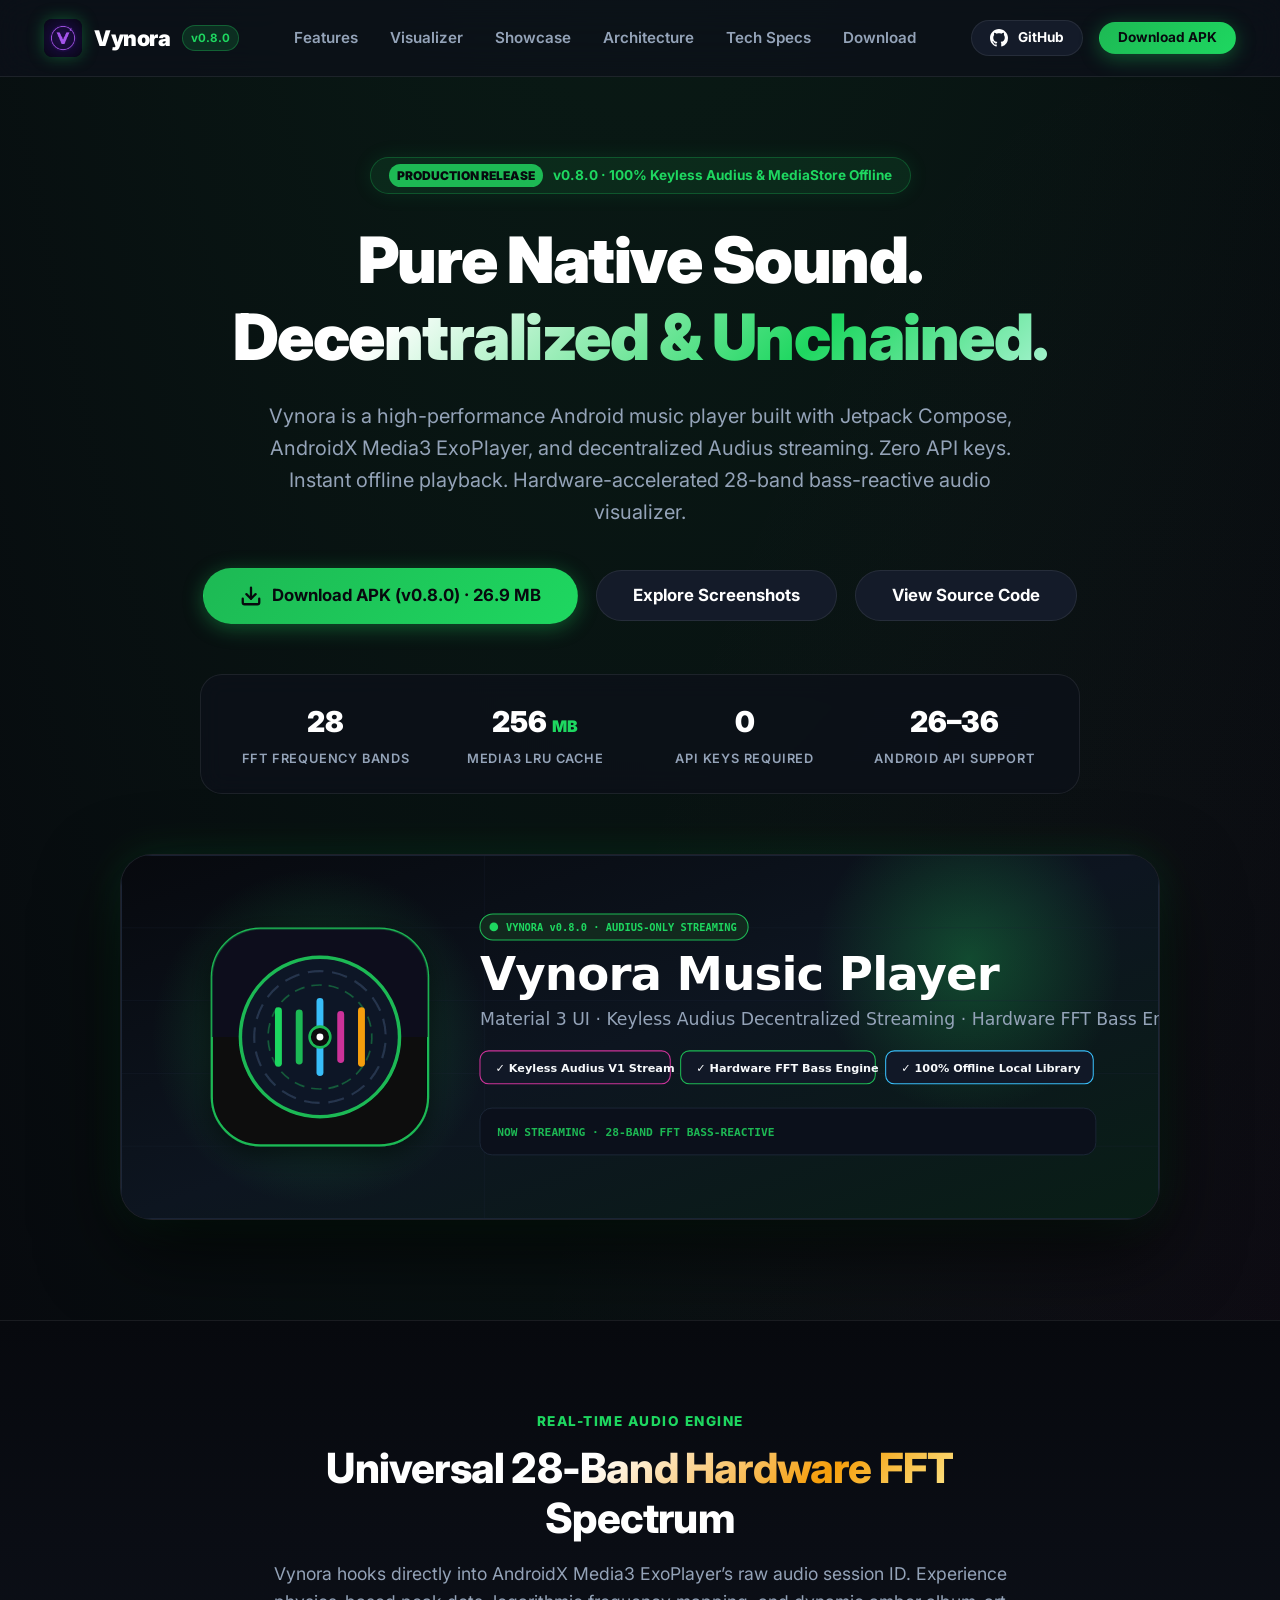
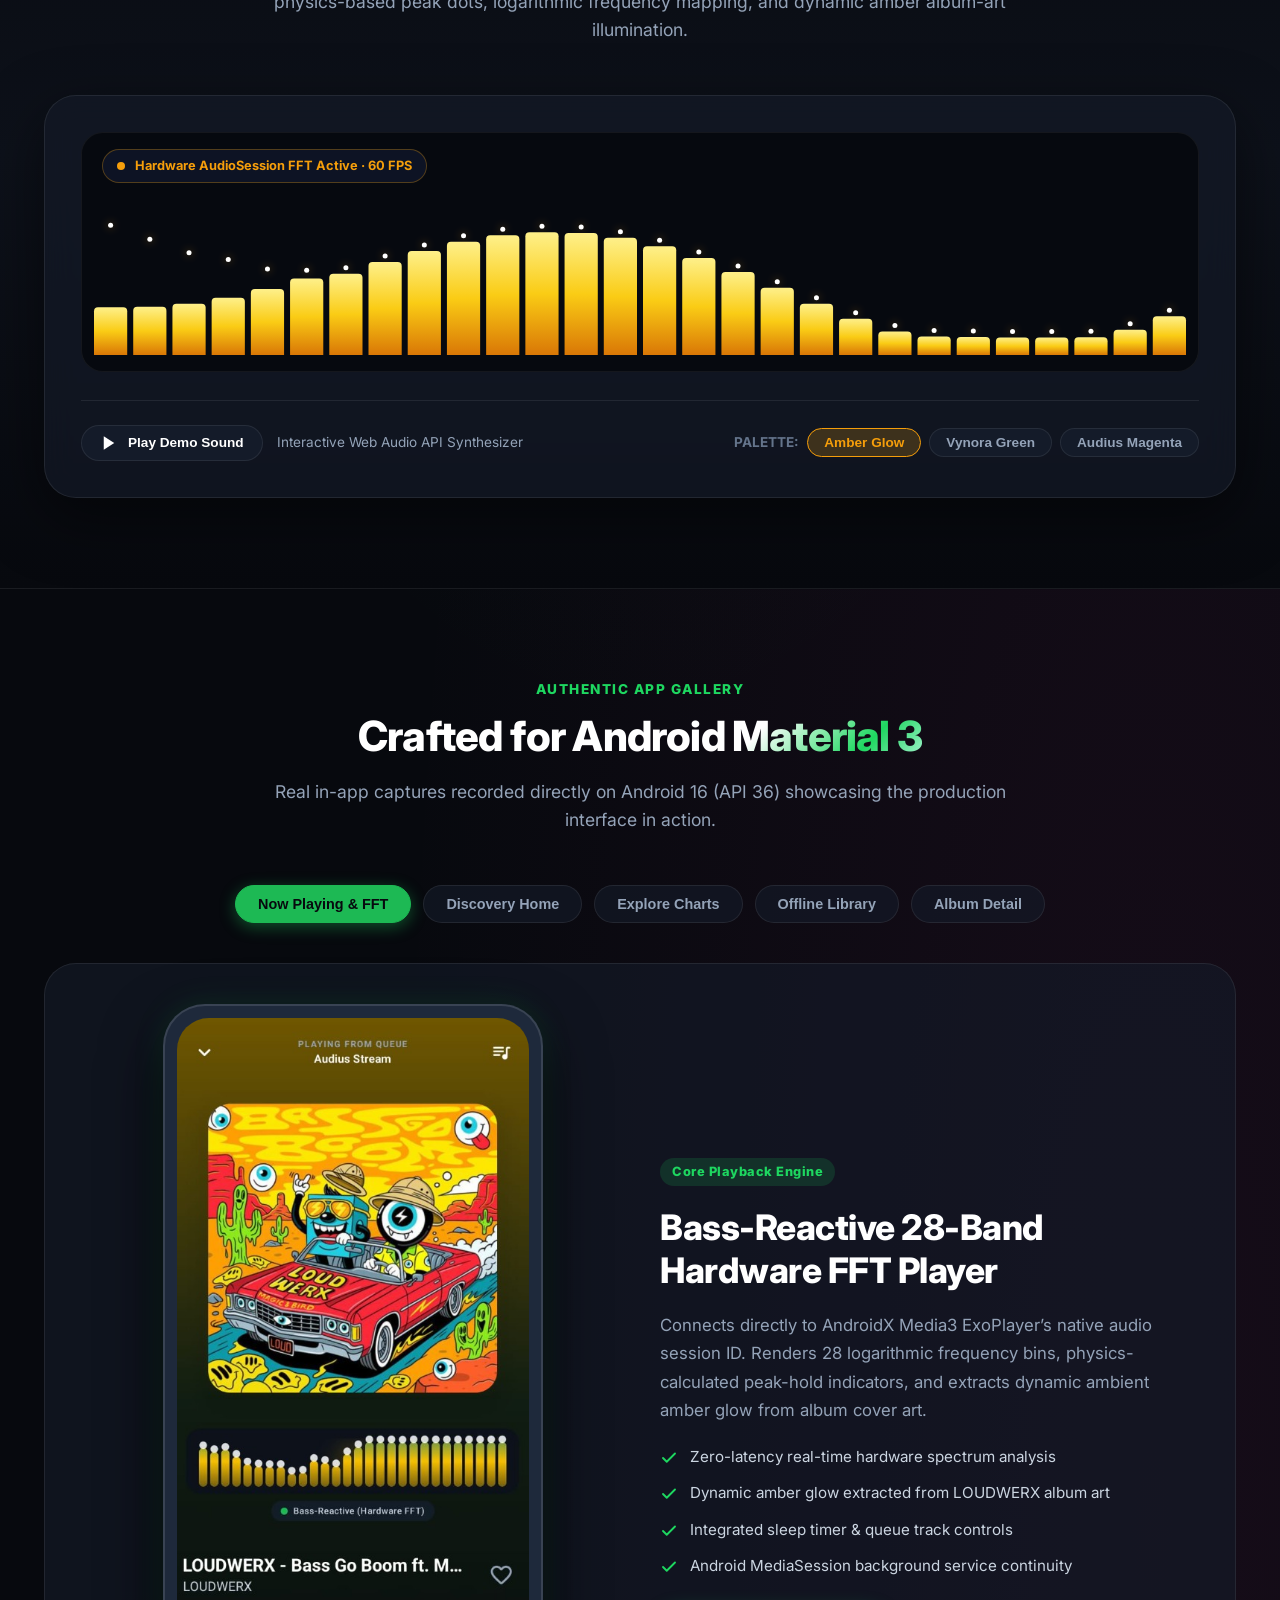
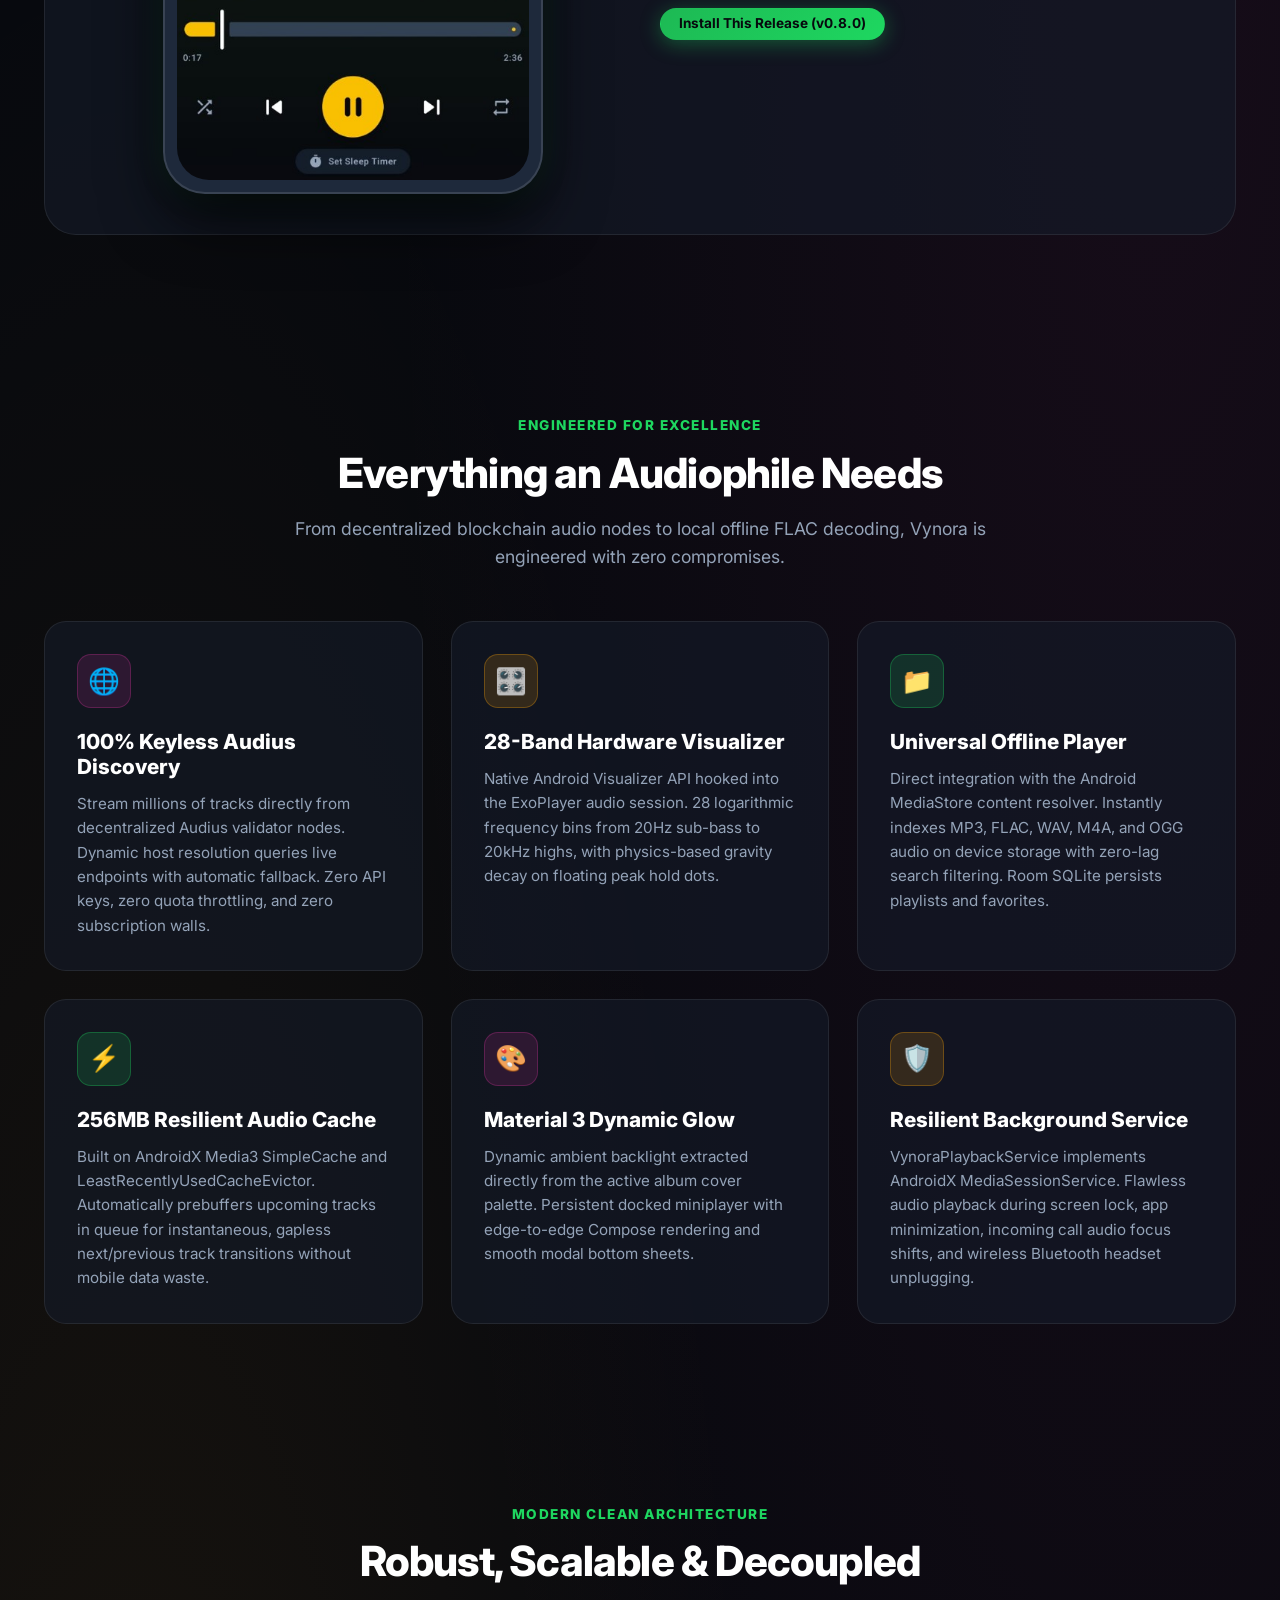
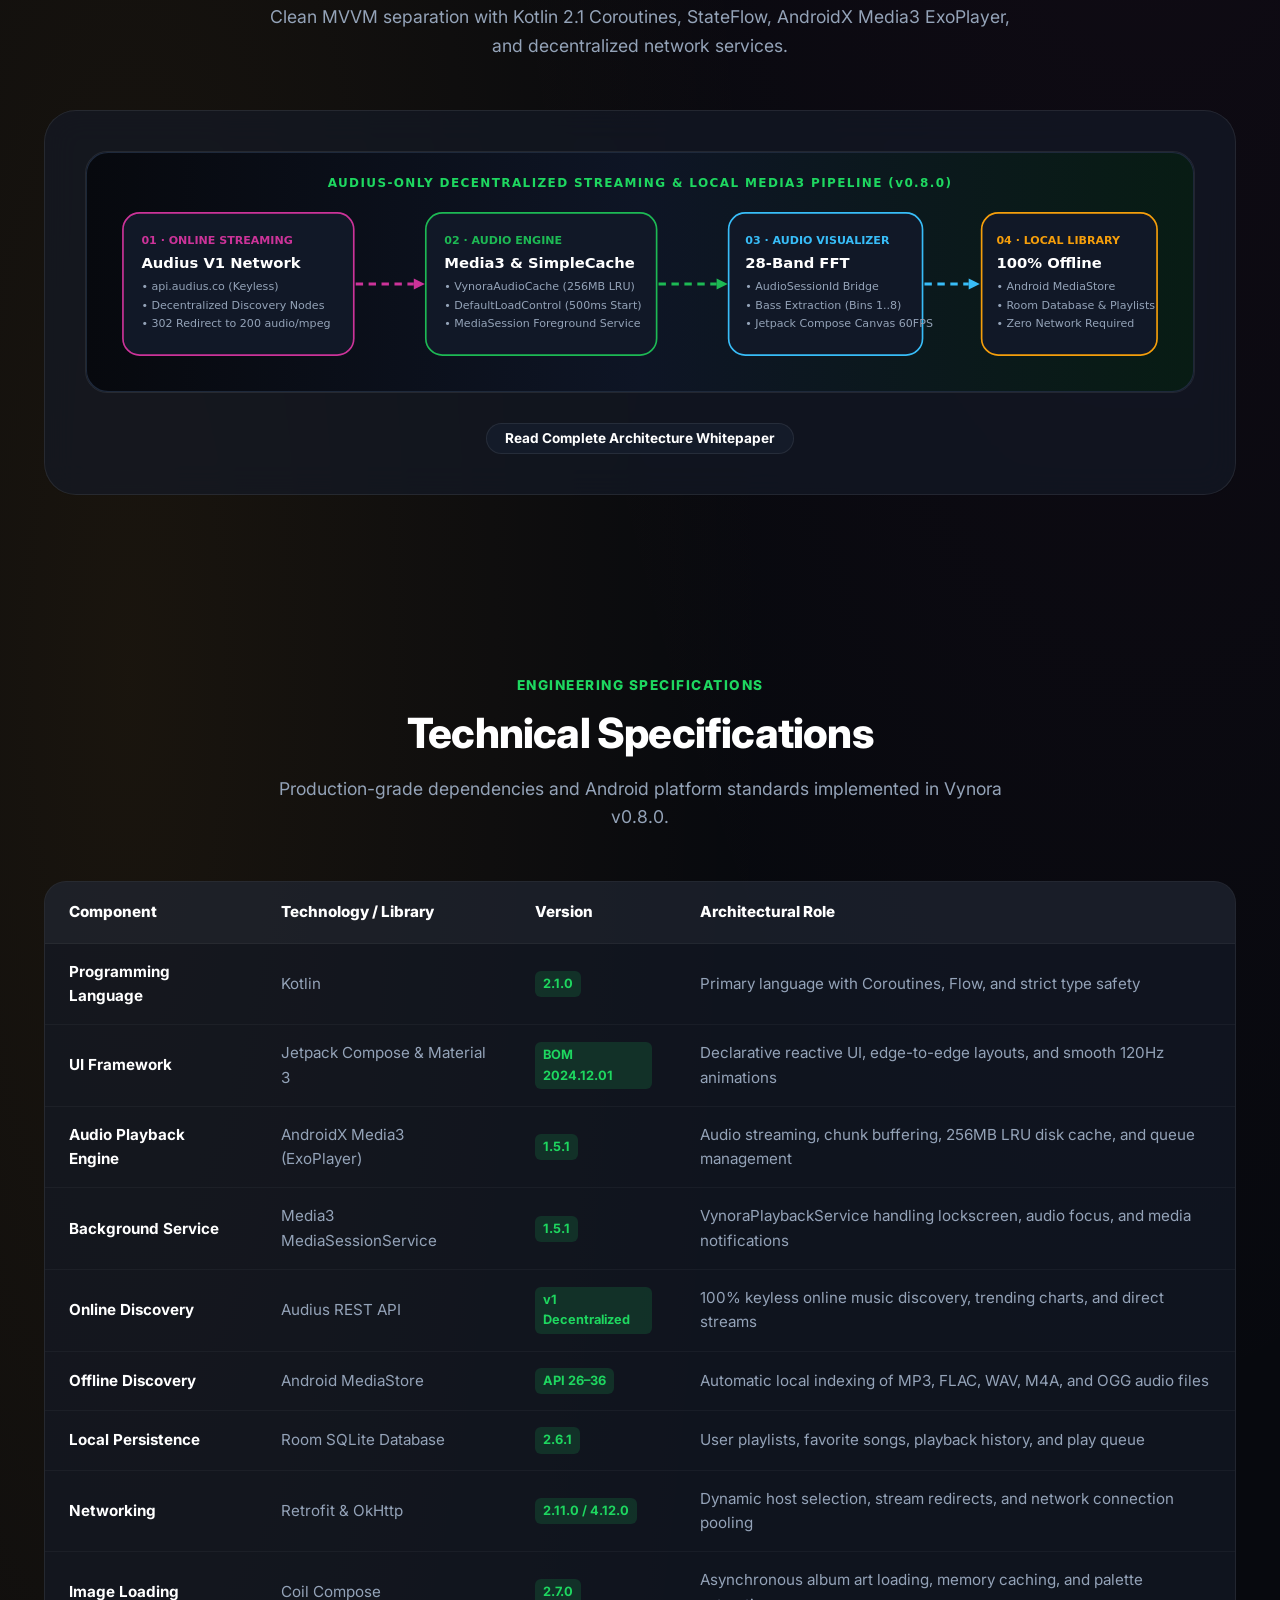
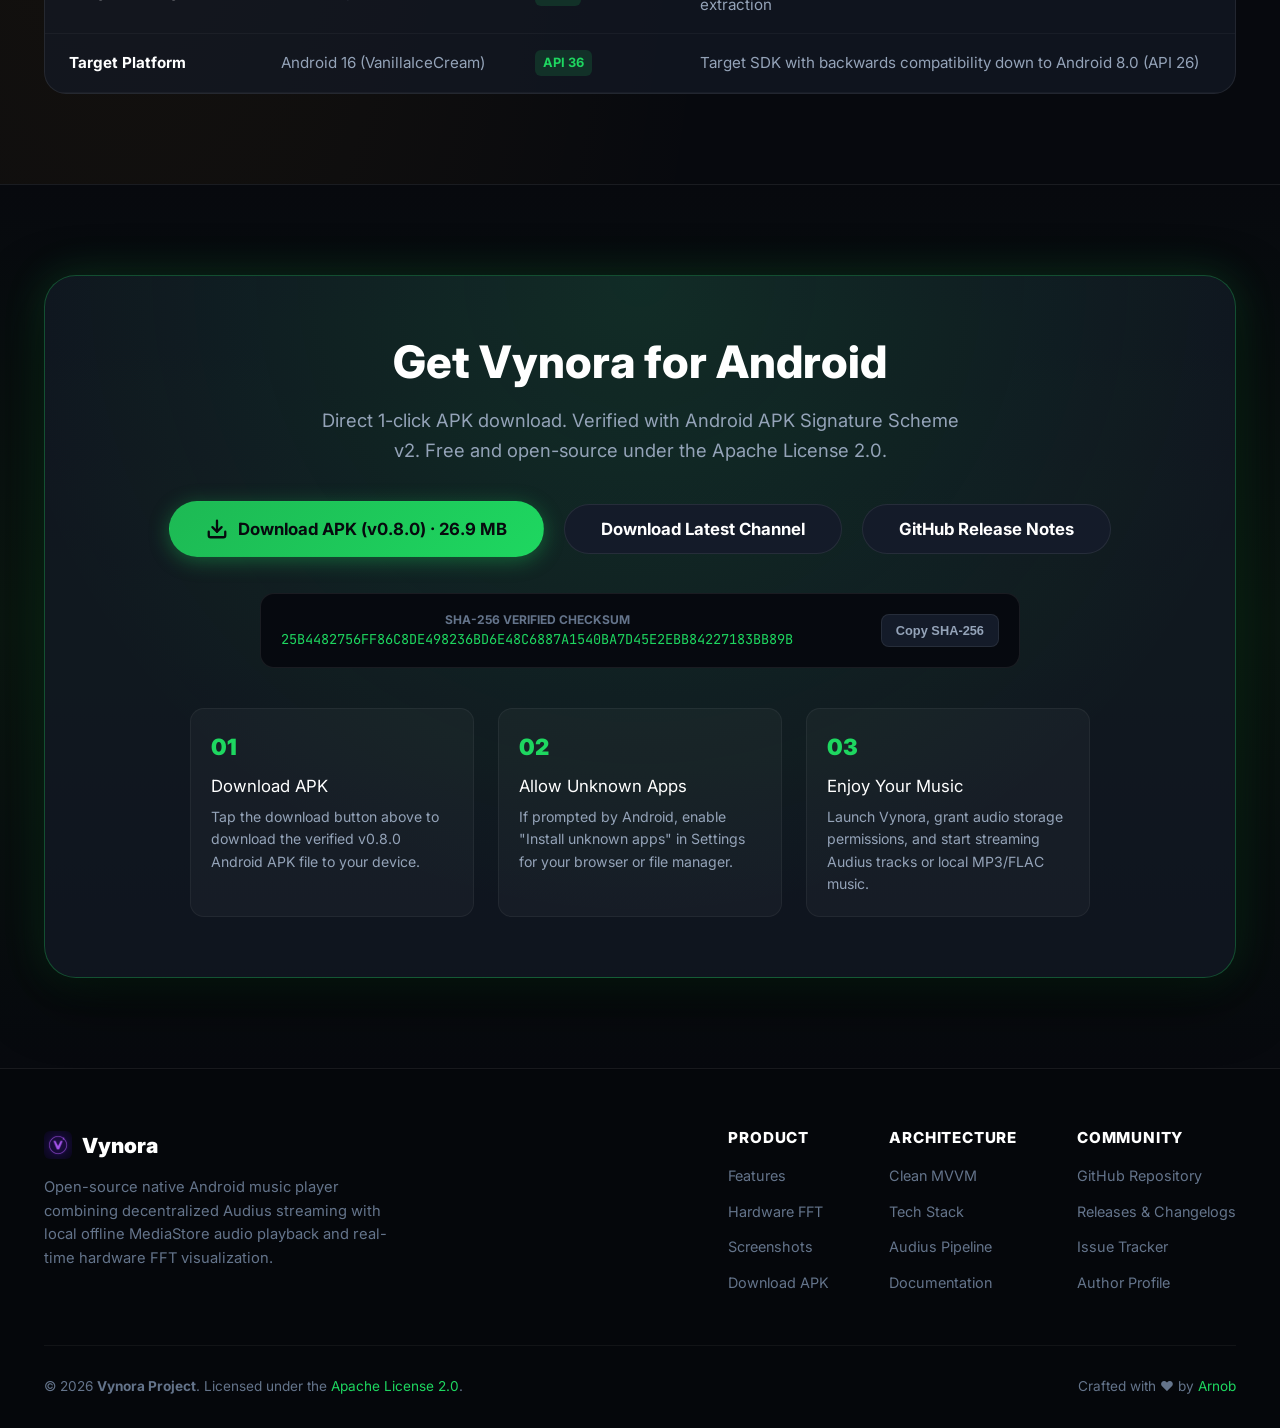
==== docs/index.html @ ce949bb6 "docs(website,readme): build responsive GitHub Pages site & comprehensive documentation with genuine " ====
<!DOCTYPE html>
<html lang="en">
<head>
  <meta charset="UTF-8" />
  <meta name="viewport" content="width=device-width, initial-scale=1.0" />
  <title>Vynora — Native Android Music Player &amp; Keyless Audius Streaming</title>
  <meta name="description" content="Open-source native Android music player crafted with Jetpack Compose, AndroidX Media3 ExoPlayer, and decentralized keyless Audius streaming. Zero API keys. Real-time 28-band bass visualizer." />
  <meta name="keywords" content="Vynora, Android Music Player, Jetpack Compose, Media3 ExoPlayer, Audius, Music Streaming, Audio Visualizer, Open Source, Material 3" />
  <meta name="author" content="CodeByArnob" />

  <!-- Open Graph / Social Meta -->
  <meta property="og:type" content="website" />
  <meta property="og:title" content="Vynora — Native Android Music Player &amp; Audius Streaming" />
  <meta property="og:description" content="Decentralized Audius streaming, offline MediaStore player, and real-time 28-band hardware FFT audio visualizer." />
  <meta property="og:image" content="assets/vynora_icon.png" />
  <meta property="og:url" content="https://codebyarnob.github.io/Vynora/" />

  <!-- Favicon -->
  <link rel="icon" type="image/png" href="assets/vynora_icon.png" />
  <link rel="apple-touch-icon" href="assets/vynora_icon.png" />

  <!-- Google Fonts -->
  <link rel="preconnect" href="https://fonts.googleapis.com" />
  <link rel="preconnect" href="https://fonts.gstatic.com" crossorigin />
  <link href="https://fonts.googleapis.com/css2?family=Inter:wght@400;500;600;700;800;900&family=JetBrains+Mono:wght@500;700&display=swap" rel="stylesheet" />

  <!-- Stylesheet -->
  <link rel="stylesheet" href="styles.css" />
</head>
<body>

  <!-- ==================== STICKY NAVIGATION ==================== -->
  <header class="navbar">
    <div class="container nav-container">
      <a href="#hero" class="nav-brand" aria-label="Vynora Home">
        <img src="assets/vynora_icon.png" alt="Vynora App Icon" class="nav-logo" />
        <span class="nav-brand-title">Vynora</span>
        <span class="nav-version">v0.8.0</span>
      </a>

      <nav>
        <ul class="nav-links">
          <li><a href="#features" class="nav-link">Features</a></li>
          <li><a href="#visualizer" class="nav-link">Visualizer</a></li>
          <li><a href="#showcase" class="nav-link">Showcase</a></li>
          <li><a href="#architecture" class="nav-link">Architecture</a></li>
          <li><a href="#specs" class="nav-link">Tech Specs</a></li>
          <li><a href="#download" class="nav-link">Download</a></li>
        </ul>
      </nav>

      <div class="nav-actions">
        <a href="https://github.com/CodeByArnob/Vynora" target="_blank" rel="noopener noreferrer" class="btn btn-secondary btn-sm" aria-label="GitHub Repository">
          <svg width="18" height="18" viewBox="0 0 24 24" fill="currentColor">
            <path d="M12 0C5.37 0 0 5.37 0 12c0 5.31 3.435 9.795 8.205 11.385.6.105.825-.255.825-.57 0-.285-.015-1.23-.015-2.235-3.015.555-3.795-.735-4.035-1.41-.135-.345-.72-1.41-1.23-1.695-.42-.225-1.02-.78-.015-.795.945-.015 1.62.87 1.845 1.23 1.08 1.815 2.805 1.305 3.495.99.105-.78.42-1.305.765-1.605-2.67-.3-5.46-1.335-5.46-5.925 0-1.305.465-2.385 1.23-3.225-.12-.3-.54-1.53.12-3.18 0 0 1.005-.315 3.3 1.23.96-.27 1.98-.405 3-.405s2.04.135 3 .405c2.295-1.56 3.3-1.23 3.3-1.23.66 1.65.24 2.88.12 3.18.765.84 1.23 1.905 1.23 3.225 0 4.605-2.805 5.625-5.475 5.925.435.375.81 1.095.81 2.22 0 1.605-.015 2.895-.015 3.3 0 .315.225.69.825.57A12.02 12.02 0 0024 12c0-6.63-5.37-12-12-12z"/>
          </svg>
          <span>GitHub</span>
        </a>
        <a href="#download" class="btn btn-primary btn-sm">
          <span>Download APK</span>
        </a>
        <button class="nav-mobile-toggle" aria-label="Toggle navigation menu" aria-expanded="false">
          ☰
        </button>
      </div>
    </div>
  </header>

  <!-- ==================== HERO SECTION ==================== -->
  <section id="hero" class="hero">
    <div class="container">
      <div class="hero-pill">
        <span class="hero-pill-badge">PRODUCTION RELEASE</span>
        <span>v0.8.0 · 100% Keyless Audius &amp; MediaStore Offline</span>
      </div>

      <h1 class="hero-title">
        Pure Native Sound.<br />
        <span class="gradient-text">Decentralized &amp; Unchained.</span>
      </h1>

      <p class="hero-subtitle">
        Vynora is a high-performance Android music player built with Jetpack Compose, AndroidX Media3 ExoPlayer, and decentralized Audius streaming. Zero API keys. Instant offline playback. Hardware-accelerated 28-band bass-reactive audio visualizer.
      </p>

      <div class="hero-buttons">
        <a href="https://github.com/CodeByArnob/Vynora/releases/latest/download/Vynora-v0.8.0-debug.apk" class="btn btn-primary btn-lg">
          <svg width="22" height="22" viewBox="0 0 24 24" fill="none" stroke="currentColor" stroke-width="2.5" stroke-linecap="round" stroke-linejoin="round">
            <path d="M21 15v4a2 2 0 0 1-2 2H5a2 2 0 0 1-2-2v-4"></path>
            <polyline points="7 10 12 15 17 10"></polyline>
            <line x1="12" y1="15" x2="12" y2="3"></line>
          </svg>
          <span>Download APK (v0.8.0) · 26.9 MB</span>
        </a>
        <a href="#showcase" class="btn btn-secondary btn-lg">
          <span>Explore Screenshots</span>
        </a>
        <a href="https://github.com/CodeByArnob/Vynora" target="_blank" rel="noopener noreferrer" class="btn btn-secondary btn-lg">
          <span>View Source Code</span>
        </a>
      </div>

      <!-- Quick Metrics Grid -->
      <div class="hero-stats">
        <div class="stat-item">
          <div class="stat-value">28</div>
          <div class="stat-label">FFT Frequency Bands</div>
        </div>
        <div class="stat-item">
          <div class="stat-value">256 <span style="font-size: 1rem; color: #1ED760;">MB</span></div>
          <div class="stat-label">Media3 LRU Cache</div>
        </div>
        <div class="stat-item">
          <div class="stat-value">0</div>
          <div class="stat-label">API Keys Required</div>
        </div>
        <div class="stat-item">
          <div class="stat-value">26–36</div>
          <div class="stat-label">Android API Support</div>
        </div>
      </div>

      <!-- Hero Visual Vector Showcase -->
      <div class="hero-visual">
        <div class="hero-visual-card">
          <img src="assets/vynora-hero-motion.svg" alt="Vynora Architecture &amp; UI Banner" loading="lazy" />
        </div>
      </div>
    </div>
  </section>

  <!-- ==================== INTERACTIVE VISUALIZER SECTION ==================== -->
  <section id="visualizer" class="visualizer-section">
    <div class="container">
      <div class="section-header">
        <span class="section-tag">REAL-TIME AUDIO ENGINE</span>
        <h2 class="section-title">
          Universal <span class="gradient-text-amber">28-Band Hardware FFT</span> Spectrum
        </h2>
        <p class="section-subtitle">
          Vynora hooks directly into AndroidX Media3 ExoPlayer’s raw audio session ID. Experience physics-based peak dots, logarithmic frequency mapping, and dynamic amber album-art illumination.
        </p>
      </div>

      <div class="visualizer-card">
        <div class="visualizer-canvas-container">
          <div class="visualizer-overlay-info">
            <span class="visualizer-pulse-dot"></span>
            <span>Hardware AudioSession FFT Active · 60 FPS</span>
          </div>
          <canvas id="visualizerCanvas"></canvas>
        </div>

        <div class="visualizer-controls">
          <div class="vis-audio-btn-group">
            <button id="visPlayBtn" class="btn btn-secondary btn-sm">
              <svg width="18" height="18" viewBox="0 0 24 24" fill="currentColor">
                <polygon points="5 3 19 12 5 21 5 3"></polygon>
              </svg>
              <span id="visPlayBtnText">Play Demo Sound</span>
            </button>
            <span style="font-size: 0.85rem; color: var(--text-secondary);">Interactive Web Audio API Synthesizer</span>
          </div>

          <div class="vis-theme-group">
            <span style="font-size: 0.85rem; color: var(--text-muted); font-weight: 700;">PALETTE:</span>
            <button class="theme-pill active" data-theme="amber">Amber Glow</button>
            <button class="theme-pill" data-theme="emerald">Vynora Green</button>
            <button class="theme-pill" data-theme="audius">Audius Magenta</button>
          </div>
        </div>
      </div>
    </div>
  </section>

  <!-- ==================== SCREENSHOT SHOWCASE SECTION ==================== -->
  <section id="showcase" class="showcase-section">
    <div class="container">
      <div class="section-header">
        <span class="section-tag">AUTHENTIC APP GALLERY</span>
        <h2 class="section-title">
          Crafted for Android <span class="gradient-text">Material 3</span>
        </h2>
        <p class="section-subtitle">
          Real in-app captures recorded directly on Android 16 (API 36) showcasing the production interface in action.
        </p>
      </div>

      <!-- Screen Navigation Tabs -->
      <div class="showcase-tabs">
        <button class="showcase-tab active" data-screen="nowplaying">Now Playing &amp; FFT</button>
        <button class="showcase-tab" data-screen="home">Discovery Home</button>
        <button class="showcase-tab" data-screen="explore">Explore Charts</button>
        <button class="showcase-tab" data-screen="library">Offline Library</button>
        <button class="showcase-tab" data-screen="playlist">Album Detail</button>
      </div>

      <!-- Active Showcase Interactive Mockup -->
      <div class="showcase-display">
        <div class="phone-mockup">
          <div class="phone-screen">
            <img id="showcasePhoneImg" src="assets/screenshots/screenshot_now_playing.jpg" alt="Vynora Now Playing Screen with 28-Band Hardware FFT" />
          </div>
        </div>

        <div class="showcase-details">
          <span id="showcaseBadge" class="showcase-badge">Core Playback Engine</span>
          <h3 id="showcaseHeading" class="showcase-heading">Bass-Reactive 28-Band Hardware FFT Player</h3>
          <p id="showcaseDesc" class="showcase-desc">
            Connects directly to AndroidX Media3 ExoPlayer’s native audio session ID. Renders 28 logarithmic frequency bins, physics-calculated peak-hold indicators, and extracts dynamic ambient amber glow from album cover art.
          </p>

          <ul id="showcaseList" class="showcase-list">
            <li>
              <svg width="18" height="18" viewBox="0 0 24 24" fill="none" stroke="currentColor" stroke-width="2.5" stroke-linecap="round" stroke-linejoin="round">
                <path d="M20 6L9 17l-5-5"></path>
              </svg>
              Zero-latency real-time hardware spectrum analysis
            </li>
            <li>
              <svg width="18" height="18" viewBox="0 0 24 24" fill="none" stroke="currentColor" stroke-width="2.5" stroke-linecap="round" stroke-linejoin="round">
                <path d="M20 6L9 17l-5-5"></path>
              </svg>
              Dynamic amber glow extracted from LOUDWERX album art
            </li>
            <li>
              <svg width="18" height="18" viewBox="0 0 24 24" fill="none" stroke="currentColor" stroke-width="2.5" stroke-linecap="round" stroke-linejoin="round">
                <path d="M20 6L9 17l-5-5"></path>
              </svg>
              Integrated sleep timer &amp; queue track controls
            </li>
            <li>
              <svg width="18" height="18" viewBox="0 0 24 24" fill="none" stroke="currentColor" stroke-width="2.5" stroke-linecap="round" stroke-linejoin="round">
                <path d="M20 6L9 17l-5-5"></path>
              </svg>
              Android MediaSession background service continuity
            </li>
          </ul>

          <div style="margin-top: 10px;">
            <a href="https://github.com/CodeByArnob/Vynora/releases/latest" class="btn btn-primary btn-sm">
              <span>Install This Release (v0.8.0)</span>
            </a>
          </div>
        </div>
      </div>
    </div>
  </section>

  <!-- ==================== CORE FEATURES GRID ==================== -->
  <section id="features" class="features-section">
    <div class="container">
      <div class="section-header">
        <span class="section-tag">ENGINEERED FOR EXCELLENCE</span>
        <h2 class="section-title">
          Everything an Audiophile Needs
        </h2>
        <p class="section-subtitle">
          From decentralized blockchain audio nodes to local offline FLAC decoding, Vynora is engineered with zero compromises.
        </p>
      </div>

      <div class="features-grid">
        <!-- Feature 1: Audius Keyless Streaming -->
        <div class="feature-card">
          <div class="feature-icon-wrapper feature-icon-audius">
            🌐
          </div>
          <h3 class="feature-title">100% Keyless Audius Discovery</h3>
          <p class="feature-desc">
            Stream millions of tracks directly from decentralized Audius validator nodes. Dynamic host resolution queries live endpoints with automatic fallback. Zero API keys, zero quota throttling, and zero subscription walls.
          </p>
        </div>

        <!-- Feature 2: Hardware FFT Visualizer -->
        <div class="feature-card">
          <div class="feature-icon-wrapper feature-icon-amber">
            🎛️
          </div>
          <h3 class="feature-title">28-Band Hardware Visualizer</h3>
          <p class="feature-desc">
            Native Android Visualizer API hooked into the ExoPlayer audio session. 28 logarithmic frequency bins from 20Hz sub-bass to 20kHz highs, with physics-based gravity decay on floating peak hold dots.
          </p>
        </div>

        <!-- Feature 3: Offline MediaStore -->
        <div class="feature-card">
          <div class="feature-icon-wrapper feature-icon-green">
            📁
          </div>
          <h3 class="feature-title">Universal Offline Player</h3>
          <p class="feature-desc">
            Direct integration with the Android MediaStore content resolver. Instantly indexes MP3, FLAC, WAV, M4A, and OGG audio on device storage with zero-lag search filtering. Room SQLite persists playlists and favorites.
          </p>
        </div>

        <!-- Feature 4: Media3 256MB LRU Cache -->
        <div class="feature-card">
          <div class="feature-icon-wrapper feature-icon-green">
            ⚡
          </div>
          <h3 class="feature-title">256MB Resilient Audio Cache</h3>
          <p class="feature-desc">
            Built on AndroidX Media3 SimpleCache and LeastRecentlyUsedCacheEvictor. Automatically prebuffers upcoming tracks in queue for instantaneous, gapless next/previous track transitions without mobile data waste.
          </p>
        </div>

        <!-- Feature 5: Material 3 Theming -->
        <div class="feature-card">
          <div class="feature-icon-wrapper feature-icon-audius">
            🎨
          </div>
          <h3 class="feature-title">Material 3 Dynamic Glow</h3>
          <p class="feature-desc">
            Dynamic ambient backlight extracted directly from the active album cover palette. Persistent docked miniplayer with edge-to-edge Compose rendering and smooth modal bottom sheets.
          </p>
        </div>

        <!-- Feature 6: Background Continuity -->
        <div class="feature-card">
          <div class="feature-icon-wrapper feature-icon-amber">
            🛡️
          </div>
          <h3 class="feature-title">Resilient Background Service</h3>
          <p class="feature-desc">
            VynoraPlaybackService implements AndroidX MediaSessionService. Flawless audio playback during screen lock, app minimization, incoming call audio focus shifts, and wireless Bluetooth headset unplugging.
          </p>
        </div>
      </div>
    </div>
  </section>

  <!-- ==================== ARCHITECTURE SECTION ==================== -->
  <section id="architecture" class="architecture-section">
    <div class="container">
      <div class="section-header">
        <span class="section-tag">MODERN CLEAN ARCHITECTURE</span>
        <h2 class="section-title">
          Robust, Scalable &amp; Decoupled
        </h2>
        <p class="section-subtitle">
          Clean MVVM separation with Kotlin 2.1 Coroutines, StateFlow, AndroidX Media3 ExoPlayer, and decentralized network services.
        </p>
      </div>

      <div class="arch-card">
        <div class="arch-img-wrapper">
          <img src="assets/vynora-architecture-motion.svg" alt="Vynora Clean Architecture &amp; Audio Pipeline" loading="lazy" />
        </div>

        <div style="text-align: center; margin-top: 24px;">
          <a href="https://github.com/CodeByArnob/Vynora/blob/main/docs/ARCHITECTURE.md" target="_blank" rel="noopener noreferrer" class="btn btn-secondary btn-sm">
            <span>Read Complete Architecture Whitepaper</span>
          </a>
        </div>
      </div>
    </div>
  </section>

  <!-- ==================== TECHNICAL SPECS TABLE ==================== -->
  <section id="specs" class="specs-section">
    <div class="container">
      <div class="section-header">
        <span class="section-tag">ENGINEERING SPECIFICATIONS</span>
        <h2 class="section-title">
          Technical Specifications
        </h2>
        <p class="section-subtitle">
          Production-grade dependencies and Android platform standards implemented in Vynora v0.8.0.
        </p>
      </div>

      <div class="specs-table-wrapper">
        <table class="specs-table">
          <thead>
            <tr>
              <th>Component</th>
              <th>Technology / Library</th>
              <th>Version</th>
              <th>Architectural Role</th>
            </tr>
          </thead>
          <tbody>
            <tr>
              <td><strong>Programming Language</strong></td>
              <td>Kotlin</td>
              <td><span class="badge-tag">2.1.0</span></td>
              <td>Primary language with Coroutines, Flow, and strict type safety</td>
            </tr>
            <tr>
              <td><strong>UI Framework</strong></td>
              <td>Jetpack Compose &amp; Material 3</td>
              <td><span class="badge-tag">BOM 2024.12.01</span></td>
              <td>Declarative reactive UI, edge-to-edge layouts, and smooth 120Hz animations</td>
            </tr>
            <tr>
              <td><strong>Audio Playback Engine</strong></td>
              <td>AndroidX Media3 (ExoPlayer)</td>
              <td><span class="badge-tag">1.5.1</span></td>
              <td>Audio streaming, chunk buffering, 256MB LRU disk cache, and queue management</td>
            </tr>
            <tr>
              <td><strong>Background Service</strong></td>
              <td>Media3 MediaSessionService</td>
              <td><span class="badge-tag">1.5.1</span></td>
              <td>VynoraPlaybackService handling lockscreen, audio focus, and media notifications</td>
            </tr>
            <tr>
              <td><strong>Online Discovery</strong></td>
              <td>Audius REST API</td>
              <td><span class="badge-tag">v1 Decentralized</span></td>
              <td>100% keyless online music discovery, trending charts, and direct streams</td>
            </tr>
            <tr>
              <td><strong>Offline Discovery</strong></td>
              <td>Android MediaStore</td>
              <td><span class="badge-tag">API 26–36</span></td>
              <td>Automatic local indexing of MP3, FLAC, WAV, M4A, and OGG audio files</td>
            </tr>
            <tr>
              <td><strong>Local Persistence</strong></td>
              <td>Room SQLite Database</td>
              <td><span class="badge-tag">2.6.1</span></td>
              <td>User playlists, favorite songs, playback history, and play queue</td>
            </tr>
            <tr>
              <td><strong>Networking</strong></td>
              <td>Retrofit &amp; OkHttp</td>
              <td><span class="badge-tag">2.11.0 / 4.12.0</span></td>
              <td>Dynamic host selection, stream redirects, and network connection pooling</td>
            </tr>
            <tr>
              <td><strong>Image Loading</strong></td>
              <td>Coil Compose</td>
              <td><span class="badge-tag">2.7.0</span></td>
              <td>Asynchronous album art loading, memory caching, and palette extraction</td>
            </tr>
            <tr>
              <td><strong>Target Platform</strong></td>
              <td>Android 16 (VanillaIceCream)</td>
              <td><span class="badge-tag">API 36</span></td>
              <td>Target SDK with backwards compatibility down to Android 8.0 (API 26)</td>
            </tr>
          </tbody>
        </table>
      </div>
    </div>
  </section>

  <!-- ==================== 1-CLICK APK DOWNLOAD ==================== -->
  <section id="download" class="download-section">
    <div class="container">
      <div class="download-box">
        <h2 class="download-box-title">
          Get Vynora for Android
        </h2>
        <p class="download-box-subtitle">
          Direct 1-click APK download. Verified with Android APK Signature Scheme v2. Free and open-source under the Apache License 2.0.
        </p>

        <div class="download-ctas">
          <a href="https://github.com/CodeByArnob/Vynora/releases/latest/download/Vynora-v0.8.0-debug.apk" class="btn btn-primary btn-lg">
            <svg width="22" height="22" viewBox="0 0 24 24" fill="none" stroke="currentColor" stroke-width="2.5" stroke-linecap="round" stroke-linejoin="round">
              <path d="M21 15v4a2 2 0 0 1-2 2H5a2 2 0 0 1-2-2v-4"></path>
              <polyline points="7 10 12 15 17 10"></polyline>
              <line x1="12" y1="15" x2="12" y2="3"></line>
            </svg>
            <span>Download APK (v0.8.0) · 26.9 MB</span>
          </a>

          <a href="https://github.com/CodeByArnob/Vynora/releases/latest/download/Vynora-latest.apk" class="btn btn-secondary btn-lg">
            <span>Download Latest Channel</span>
          </a>

          <a href="https://github.com/CodeByArnob/Vynora/releases/tag/v0.8.0" target="_blank" rel="noopener noreferrer" class="btn btn-secondary btn-lg">
            <span>GitHub Release Notes</span>
          </a>
        </div>

        <!-- Cryptographic Checksum Box -->
        <div class="checksum-container">
          <div>
            <div style="font-size: 0.75rem; color: var(--text-muted); font-weight: 700; text-transform: uppercase;">SHA-256 Verified Checksum</div>
            <div id="checksumText" class="checksum-code">25B4482756FF86C8DE498236BD6E48C6887A1540BA7D45E2EBB84227183BB89B</div>
          </div>
          <button class="copy-btn" data-copy-target="checksumText">Copy SHA-256</button>
        </div>

        <!-- 3-Step Installation Guide -->
        <div class="install-steps">
          <div class="install-step">
            <div class="install-step-num">01</div>
            <div class="install-step-title">Download APK</div>
            <div class="install-step-desc">Tap the download button above to download the verified v0.8.0 Android APK file to your device.</div>
          </div>
          <div class="install-step">
            <div class="install-step-num">02</div>
            <div class="install-step-title">Allow Unknown Apps</div>
            <div class="install-step-desc">If prompted by Android, enable "Install unknown apps" in Settings for your browser or file manager.</div>
          </div>
          <div class="install-step">
            <div class="install-step-num">03</div>
            <div class="install-step-title">Enjoy Your Music</div>
            <div class="install-step-desc">Launch Vynora, grant audio storage permissions, and start streaming Audius tracks or local MP3/FLAC music.</div>
          </div>
        </div>
      </div>
    </div>
  </section>

  <!-- ==================== FOOTER ==================== -->
  <footer class="footer">
    <div class="container">
      <div class="footer-top">
        <div class="footer-brand">
          <div class="footer-brand-title">
            <img src="assets/vynora_icon.png" alt="Vynora Icon" width="28" height="28" style="border-radius: 6px;" />
            <span>Vynora</span>
          </div>
          <p class="footer-brand-desc">
            Open-source native Android music player combining decentralized Audius streaming with local offline MediaStore audio playback and real-time hardware FFT visualization.
          </p>
        </div>

        <div class="footer-nav">
          <div class="footer-col">
            <h4>Product</h4>
            <ul>
              <li><a href="#features">Features</a></li>
              <li><a href="#visualizer">Hardware FFT</a></li>
              <li><a href="#showcase">Screenshots</a></li>
              <li><a href="#download">Download APK</a></li>
            </ul>
          </div>
          <div class="footer-col">
            <h4>Architecture</h4>
            <ul>
              <li><a href="#architecture">Clean MVVM</a></li>
              <li><a href="#specs">Tech Stack</a></li>
              <li><a href="https://github.com/CodeByArnob/Vynora/blob/main/docs/AUDIUS_INTEGRATION.md" target="_blank" rel="noopener noreferrer">Audius Pipeline</a></li>
              <li><a href="https://github.com/CodeByArnob/Vynora/blob/main/docs/ARCHITECTURE.md" target="_blank" rel="noopener noreferrer">Documentation</a></li>
            </ul>
          </div>
          <div class="footer-col">
            <h4>Community</h4>
            <ul>
              <li><a href="https://github.com/CodeByArnob/Vynora" target="_blank" rel="noopener noreferrer">GitHub Repository</a></li>
              <li><a href="https://github.com/CodeByArnob/Vynora/releases" target="_blank" rel="noopener noreferrer">Releases &amp; Changelogs</a></li>
              <li><a href="https://github.com/CodeByArnob/Vynora/issues" target="_blank" rel="noopener noreferrer">Issue Tracker</a></li>
              <li><a href="https://github.com/CodeByArnob" target="_blank" rel="noopener noreferrer">Author Profile</a></li>
            </ul>
          </div>
        </div>
      </div>

      <div class="footer-bottom">
        <div>
          &copy; 2026 <strong>Vynora Project</strong>. Licensed under the <a href="https://github.com/CodeByArnob/Vynora/blob/main/LICENSE" target="_blank" rel="noopener noreferrer">Apache License 2.0</a>.
        </div>
        <div>
          Crafted with &hearts; by <a href="https://github.com/CodeByArnob" target="_blank" rel="noopener noreferrer">Arnob</a>
        </div>
      </div>
    </div>
  </footer>

  <!-- Toast Notification Container -->
  <div id="toastNotification" class="toast">Copied to clipboard!</div>

  <!-- Interactive JavaScript Engine -->
  <script src="app.js"></script>
</body>
</html>
---- docs/styles.css ----
/* ===================================================================
   VYNORA — NATIVE ANDROID MUSIC PLAYER & AUDIUS STREAMING ENGINE
   Official Project Website Stylesheet
   Modern Dark Aesthetic · Pure CSS3 · Fully Responsive
   =================================================================== */

:root {
  --bg-primary: #07090E;
  --bg-secondary: #0D111A;
  --bg-tertiary: #141B29;
  --bg-glass: rgba(13, 17, 26, 0.75);
  --bg-glass-card: rgba(20, 27, 41, 0.65);
  --border-subtle: rgba(255, 255, 255, 0.08);
  --border-highlight: rgba(29, 185, 84, 0.35);

  --accent-green: #1DB954;
  --accent-green-bright: #1ED760;
  --accent-green-glow: rgba(30, 215, 96, 0.35);
  
  --accent-audius: #CC3399;
  --accent-audius-glow: rgba(204, 51, 153, 0.35);

  --accent-amber: #F59E0B;
  --accent-amber-glow: rgba(245, 158, 11, 0.35);

  --text-primary: #FFFFFF;
  --text-secondary: #94A3B8;
  --text-muted: #64748B;

  --font-sans: 'Inter', -apple-system, BlinkMacSystemFont, 'Segoe UI', Roboto, Helvetica, Arial, sans-serif;
  --font-mono: 'JetBrains Mono', 'Fira Code', Menlo, Consolas, monospace;

  --radius-sm: 8px;
  --radius-md: 14px;
  --radius-lg: 22px;
  --radius-xl: 32px;
  --radius-pill: 9999px;

  --transition-fast: 0.15s ease;
  --transition-smooth: 0.3s cubic-bezier(0.16, 1, 0.3, 1);
  --transition-slow: 0.5s cubic-bezier(0.16, 1, 0.3, 1);
}

*, *::before, *::after {
  box-sizing: border-box;
  margin: 0;
  padding: 0;
}

html {
  font-family: var(--font-sans);
  background-color: var(--bg-primary);
  color: var(--text-primary);
  scroll-behavior: smooth;
  -webkit-font-smoothing: antialiased;
  -moz-osx-font-smoothing: grayscale;
}

body {
  overflow-x: hidden;
  line-height: 1.6;
  background-image: 
    radial-gradient(ellipse 80% 50% at 50% -20%, rgba(29, 185, 84, 0.15), transparent),
    radial-gradient(ellipse 60% 40% at 90% 40%, rgba(204, 51, 153, 0.08), transparent),
    radial-gradient(ellipse 50% 30% at 10% 70%, rgba(245, 158, 11, 0.08), transparent);
  background-repeat: no-repeat;
  min-height: 100vh;
}

/* ==================== TYPOGRAPHY & LINKS ==================== */
h1, h2, h3, h4, h5, h6 {
  color: var(--text-primary);
  font-weight: 800;
  line-height: 1.2;
}

a {
  color: var(--accent-green-bright);
  text-decoration: none;
  transition: color var(--transition-fast);
}

a:hover {
  color: #FFFFFF;
}

.gradient-text {
  background: linear-gradient(135deg, #FFFFFF 20%, #1ED760 70%, #A7F3D0 100%);
  -webkit-background-clip: text;
  -webkit-text-fill-color: transparent;
}

.gradient-text-audius {
  background: linear-gradient(135deg, #FFFFFF 20%, #CC3399 70%, #F472B6 100%);
  -webkit-background-clip: text;
  -webkit-text-fill-color: transparent;
}

.gradient-text-amber {
  background: linear-gradient(135deg, #FFFFFF 20%, #F59E0B 70%, #FDE68A 100%);
  -webkit-background-clip: text;
  -webkit-text-fill-color: transparent;
}

/* ==================== CONTAINER & LAYOUT ==================== */
.container {
  width: 100%;
  max-width: 1240px;
  margin: 0 auto;
  padding: 0 24px;
}

section {
  padding: 90px 0;
  position: relative;
}

/* ==================== STICKY NAVBAR ==================== */
.navbar {
  position: sticky;
  top: 0;
  z-index: 1000;
  background: var(--bg-glass);
  backdrop-filter: blur(18px);
  -webkit-backdrop-filter: blur(18px);
  border-bottom: 1px solid var(--border-subtle);
  transition: background-color var(--transition-smooth);
}

.nav-container {
  display: flex;
  align-items: center;
  justify-content: space-between;
  height: 76px;
}

.nav-brand {
  display: flex;
  align-items: center;
  gap: 12px;
  text-decoration: none;
}

.nav-logo {
  width: 38px;
  height: 38px;
  border-radius: var(--radius-sm);
  box-shadow: 0 0 16px var(--accent-green-glow);
  transition: transform var(--transition-fast);
}

.nav-brand:hover .nav-logo {
  transform: scale(1.06);
}

.nav-brand-title {
  font-size: 1.35rem;
  font-weight: 900;
  letter-spacing: -0.5px;
  color: #FFFFFF;
}

.nav-version {
  font-size: 0.72rem;
  font-weight: 700;
  background: rgba(30, 215, 96, 0.15);
  color: var(--accent-green-bright);
  padding: 3px 8px;
  border-radius: var(--radius-pill);
  border: 1px solid rgba(30, 215, 96, 0.3);
}

.nav-links {
  display: flex;
  align-items: center;
  gap: 32px;
  list-style: none;
}

.nav-link {
  color: var(--text-secondary);
  font-size: 0.95rem;
  font-weight: 600;
  transition: color var(--transition-fast);
}

.nav-link:hover {
  color: #FFFFFF;
}

.nav-actions {
  display: flex;
  align-items: center;
  gap: 16px;
}

.nav-mobile-toggle {
  display: none;
  background: none;
  border: none;
  color: #FFFFFF;
  font-size: 1.6rem;
  cursor: pointer;
}

/* ==================== BUTTONS ==================== */
.btn {
  display: inline-flex;
  align-items: center;
  justify-content: center;
  gap: 10px;
  padding: 12px 26px;
  border-radius: var(--radius-pill);
  font-size: 0.95rem;
  font-weight: 700;
  cursor: pointer;
  transition: all var(--transition-smooth);
  border: 1px solid transparent;
  text-decoration: none;
  line-height: 1;
}

.btn-primary {
  background: linear-gradient(135deg, var(--accent-green), var(--accent-green-bright));
  color: #07090E;
  box-shadow: 0 4px 20px var(--accent-green-glow);
}

.btn-primary:hover {
  color: #07090E;
  transform: translateY(-2px);
  box-shadow: 0 8px 30px rgba(30, 215, 96, 0.55);
}

.btn-secondary {
  background: var(--bg-tertiary);
  color: #FFFFFF;
  border-color: var(--border-subtle);
}

.btn-secondary:hover {
  background: rgba(255, 255, 255, 0.1);
  border-color: rgba(255, 255, 255, 0.2);
  color: #FFFFFF;
  transform: translateY(-2px);
}

.btn-sm {
  padding: 8px 18px;
  font-size: 0.85rem;
}

.btn-lg {
  padding: 16px 36px;
  font-size: 1.05rem;
}

/* ==================== HERO SECTION ==================== */
.hero {
  padding: 80px 0 100px;
  text-align: center;
  position: relative;
}

.hero-pill {
  display: inline-flex;
  align-items: center;
  gap: 10px;
  padding: 6px 18px;
  background: rgba(30, 215, 96, 0.1);
  border: 1px solid rgba(30, 215, 96, 0.25);
  border-radius: var(--radius-pill);
  color: var(--accent-green-bright);
  font-size: 0.85rem;
  font-weight: 700;
  margin-bottom: 28px;
  box-shadow: 0 0 20px rgba(30, 215, 96, 0.1);
}

.hero-pill-badge {
  background: var(--accent-green);
  color: #07090E;
  padding: 2px 8px;
  border-radius: var(--radius-pill);
  font-size: 0.75rem;
  font-weight: 900;
}

.hero-title {
  font-size: 4rem;
  font-weight: 900;
  letter-spacing: -1.5px;
  max-width: 960px;
  margin: 0 auto 24px;
}

.hero-subtitle {
  font-size: 1.25rem;
  color: var(--text-secondary);
  max-width: 760px;
  margin: 0 auto 40px;
  font-weight: 400;
}

.hero-buttons {
  display: flex;
  align-items: center;
  justify-content: center;
  gap: 18px;
  margin-bottom: 50px;
  flex-wrap: wrap;
}

.hero-stats {
  display: grid;
  grid-template-columns: repeat(4, 1fr);
  gap: 20px;
  max-width: 880px;
  margin: 0 auto 60px;
  padding: 24px 30px;
  background: var(--bg-glass);
  border: 1px solid var(--border-subtle);
  border-radius: var(--radius-lg);
  backdrop-filter: blur(12px);
}

.stat-item {
  text-align: center;
}

.stat-value {
  font-size: 1.8rem;
  font-weight: 900;
  color: #FFFFFF;
}

.stat-label {
  font-size: 0.8rem;
  color: var(--text-secondary);
  font-weight: 600;
  text-transform: uppercase;
  letter-spacing: 0.8px;
  margin-top: 4px;
}

/* ==================== HERO VISUAL / MOCKUP ==================== */
.hero-visual {
  position: relative;
  max-width: 1040px;
  margin: 0 auto;
}

.hero-visual-card {
  border-radius: var(--radius-xl);
  overflow: hidden;
  border: 1px solid var(--border-subtle);
  box-shadow: 0 30px 80px rgba(0, 0, 0, 0.7), 0 0 40px rgba(30, 215, 96, 0.15);
  background: #0B0E17;
}

.hero-visual-card img {
  width: 100%;
  height: auto;
  display: block;
}

/* ==================== INTERACTIVE VISUALIZER SECTION ==================== */
.visualizer-section {
  background: linear-gradient(180deg, var(--bg-primary) 0%, var(--bg-secondary) 50%, var(--bg-primary) 100%);
  border-top: 1px solid var(--border-subtle);
  border-bottom: 1px solid var(--border-subtle);
}

.section-header {
  text-align: center;
  max-width: 760px;
  margin: 0 auto 50px;
}

.section-tag {
  color: var(--accent-green-bright);
  font-size: 0.85rem;
  font-weight: 800;
  text-transform: uppercase;
  letter-spacing: 1.5px;
  margin-bottom: 12px;
  display: block;
}

.section-title {
  font-size: 2.6rem;
  margin-bottom: 16px;
  letter-spacing: -0.8px;
}

.section-subtitle {
  color: var(--text-secondary);
  font-size: 1.1rem;
}

.visualizer-card {
  background: var(--bg-glass-card);
  border: 1px solid var(--border-subtle);
  border-radius: var(--radius-xl);
  padding: 36px;
  backdrop-filter: blur(16px);
  box-shadow: 0 20px 60px rgba(0, 0, 0, 0.5);
}

.visualizer-canvas-container {
  position: relative;
  width: 100%;
  height: 240px;
  background: #06090F;
  border-radius: var(--radius-lg);
  border: 1px solid rgba(255, 255, 255, 0.06);
  overflow: hidden;
  margin-bottom: 28px;
}

#visualizerCanvas {
  width: 100%;
  height: 100%;
  display: block;
}

.visualizer-overlay-info {
  position: absolute;
  top: 16px;
  left: 20px;
  display: flex;
  align-items: center;
  gap: 10px;
  font-size: 0.8rem;
  font-weight: 700;
  color: var(--accent-amber);
  background: rgba(15, 23, 42, 0.8);
  padding: 6px 14px;
  border-radius: var(--radius-pill);
  border: 1px solid rgba(245, 158, 11, 0.3);
}

.visualizer-pulse-dot {
  width: 8px;
  height: 8px;
  border-radius: 50%;
  background: var(--accent-amber);
  animation: pulseDot 1.4s infinite;
}

@keyframes pulseDot {
  0% { transform: scale(1); opacity: 1; }
  50% { transform: scale(1.6); opacity: 0.4; }
  100% { transform: scale(1); opacity: 1; }
}

.visualizer-controls {
  display: flex;
  align-items: center;
  justify-content: space-between;
  flex-wrap: wrap;
  gap: 20px;
  border-top: 1px solid var(--border-subtle);
  padding-top: 24px;
}

.vis-audio-btn-group {
  display: flex;
  align-items: center;
  gap: 14px;
}

.vis-theme-group {
  display: flex;
  align-items: center;
  gap: 8px;
}

.theme-pill {
  padding: 6px 16px;
  border-radius: var(--radius-pill);
  font-size: 0.85rem;
  font-weight: 700;
  background: var(--bg-tertiary);
  color: var(--text-secondary);
  border: 1px solid var(--border-subtle);
  cursor: pointer;
  transition: all var(--transition-fast);
}

.theme-pill:hover, .theme-pill.active {
  color: #FFFFFF;
}

.theme-pill.active[data-theme="amber"] {
  background: rgba(245, 158, 11, 0.2);
  border-color: var(--accent-amber);
  color: var(--accent-amber);
}

.theme-pill.active[data-theme="emerald"] {
  background: rgba(30, 215, 96, 0.2);
  border-color: var(--accent-green-bright);
  color: var(--accent-green-bright);
}

.theme-pill.active[data-theme="audius"] {
  background: rgba(204, 51, 153, 0.2);
  border-color: var(--accent-audius);
  color: var(--accent-audius);
}

/* ==================== SCREENSHOT GALLERY SHOWCASE ==================== */
.showcase-section {
  position: relative;
}

.showcase-tabs {
  display: flex;
  justify-content: center;
  gap: 12px;
  margin-bottom: 40px;
  flex-wrap: wrap;
}

.showcase-tab {
  padding: 10px 22px;
  border-radius: var(--radius-pill);
  background: var(--bg-glass-card);
  color: var(--text-secondary);
  border: 1px solid var(--border-subtle);
  font-size: 0.9rem;
  font-weight: 700;
  cursor: pointer;
  transition: all var(--transition-fast);
}

.showcase-tab:hover, .showcase-tab.active {
  background: var(--accent-green);
  color: #07090E;
  border-color: var(--accent-green);
  box-shadow: 0 4px 16px var(--accent-green-glow);
}

.showcase-display {
  display: grid;
  grid-template-columns: 1fr 1fr;
  gap: 40px;
  align-items: center;
  background: var(--bg-glass-card);
  border: 1px solid var(--border-subtle);
  border-radius: var(--radius-xl);
  padding: 40px;
}

.phone-mockup {
  position: relative;
  max-width: 380px;
  margin: 0 auto;
  border-radius: 42px;
  padding: 12px;
  background: #1E293B;
  box-shadow: 0 25px 60px rgba(0, 0, 0, 0.8), 0 0 30px rgba(30, 215, 96, 0.15);
  border: 2px solid rgba(255, 255, 255, 0.12);
}

.phone-screen {
  border-radius: 32px;
  overflow: hidden;
  background: #000000;
  aspect-ratio: 9 / 19.5;
}

.phone-screen img {
  width: 100%;
  height: 100%;
  object-fit: cover;
  display: block;
  transition: opacity var(--transition-smooth);
}

.showcase-details {
  display: flex;
  flex-direction: column;
  gap: 20px;
}

.showcase-badge {
  display: inline-block;
  padding: 4px 12px;
  border-radius: var(--radius-pill);
  background: rgba(30, 215, 96, 0.15);
  color: var(--accent-green-bright);
  font-size: 0.8rem;
  font-weight: 800;
  letter-spacing: 0.5px;
  width: fit-content;
}

.showcase-heading {
  font-size: 2.2rem;
  letter-spacing: -0.5px;
}

.showcase-desc {
  font-size: 1.05rem;
  color: var(--text-secondary);
  line-height: 1.7;
}

.showcase-list {
  list-style: none;
  display: flex;
  flex-direction: column;
  gap: 12px;
}

.showcase-list li {
  display: flex;
  align-items: flex-start;
  gap: 12px;
  font-size: 0.95rem;
  color: #CBD5E1;
}

.showcase-list li svg {
  color: var(--accent-green-bright);
  flex-shrink: 0;
  margin-top: 4px;
}

/* ==================== FEATURES GRID ==================== */
.features-grid {
  display: grid;
  grid-template-columns: repeat(3, 1fr);
  gap: 28px;
}

.feature-card {
  background: var(--bg-glass-card);
  border: 1px solid var(--border-subtle);
  border-radius: var(--radius-lg);
  padding: 32px;
  transition: all var(--transition-smooth);
  position: relative;
  overflow: hidden;
}

.feature-card:hover {
  transform: translateY(-5px);
  border-color: var(--border-highlight);
  box-shadow: 0 16px 40px rgba(0, 0, 0, 0.4), 0 0 25px rgba(30, 215, 96, 0.15);
}

.feature-icon-wrapper {
  width: 54px;
  height: 54px;
  border-radius: var(--radius-md);
  display: flex;
  align-items: center;
  justify-content: center;
  margin-bottom: 22px;
  font-size: 1.6rem;
}

.feature-icon-green {
  background: rgba(30, 215, 96, 0.15);
  color: var(--accent-green-bright);
  border: 1px solid rgba(30, 215, 96, 0.3);
}

.feature-icon-amber {
  background: rgba(245, 158, 11, 0.15);
  color: var(--accent-amber);
  border: 1px solid rgba(245, 158, 11, 0.3);
}

.feature-icon-audius {
  background: rgba(204, 51, 153, 0.15);
  color: var(--accent-audius);
  border: 1px solid rgba(204, 51, 153, 0.3);
}

.feature-title {
  font-size: 1.3rem;
  margin-bottom: 12px;
}

.feature-desc {
  font-size: 0.95rem;
  color: var(--text-secondary);
  line-height: 1.6;
}

/* ==================== ARCHITECTURE & FLOW ==================== */
.arch-card {
  background: var(--bg-glass-card);
  border: 1px solid var(--border-subtle);
  border-radius: var(--radius-xl);
  padding: 40px;
  backdrop-filter: blur(16px);
}

.arch-img-wrapper {
  margin-bottom: 30px;
  border-radius: var(--radius-lg);
  overflow: hidden;
  border: 1px solid rgba(255, 255, 255, 0.08);
}

.arch-img-wrapper img {
  width: 100%;
  display: block;
}

/* ==================== TECH SPECS TABLE ==================== */
.specs-table-wrapper {
  overflow-x: auto;
  border-radius: var(--radius-lg);
  border: 1px solid var(--border-subtle);
  background: var(--bg-glass-card);
}

.specs-table {
  width: 100%;
  border-collapse: collapse;
  text-align: left;
  font-size: 0.95rem;
}

.specs-table th {
  background: rgba(255, 255, 255, 0.04);
  padding: 18px 24px;
  color: #FFFFFF;
  font-weight: 800;
  border-bottom: 1px solid var(--border-subtle);
}

.specs-table td {
  padding: 16px 24px;
  border-bottom: 1px solid rgba(255, 255, 255, 0.04);
  color: var(--text-secondary);
}

.specs-table tr:hover td {
  background: rgba(255, 255, 255, 0.02);
  color: #FFFFFF;
}

.specs-table td strong {
  color: #FFFFFF;
}

.badge-tag {
  display: inline-block;
  padding: 3px 8px;
  border-radius: 6px;
  background: rgba(30, 215, 96, 0.15);
  color: var(--accent-green-bright);
  font-size: 0.8rem;
  font-weight: 700;
}

/* ==================== 1-CLICK DOWNLOAD SECTION ==================== */
.download-section {
  background: linear-gradient(180deg, var(--bg-primary) 0%, #0A1610 50%, var(--bg-primary) 100%);
  border-top: 1px solid var(--border-subtle);
}

.download-box {
  background: radial-gradient(circle at 50% 0%, rgba(30, 215, 96, 0.12), transparent 70%), var(--bg-glass-card);
  border: 1px solid var(--border-highlight);
  border-radius: var(--radius-xl);
  padding: 60px 40px;
  text-align: center;
  box-shadow: 0 20px 60px rgba(0, 0, 0, 0.6), 0 0 40px rgba(30, 215, 96, 0.2);
}

.download-box-title {
  font-size: 2.8rem;
  margin-bottom: 16px;
}

.download-box-subtitle {
  color: var(--text-secondary);
  font-size: 1.15rem;
  max-width: 650px;
  margin: 0 auto 36px;
}

.download-ctas {
  display: flex;
  align-items: center;
  justify-content: center;
  gap: 20px;
  margin-bottom: 36px;
  flex-wrap: wrap;
}

.checksum-container {
  max-width: 760px;
  margin: 0 auto 40px;
  background: #06090F;
  border: 1px solid var(--border-subtle);
  border-radius: var(--radius-md);
  padding: 16px 20px;
  display: flex;
  align-items: center;
  justify-content: space-between;
  gap: 16px;
}

.checksum-code {
  font-family: var(--font-mono);
  font-size: 0.85rem;
  color: var(--accent-green-bright);
  word-break: break-all;
  text-align: left;
}

.copy-btn {
  background: var(--bg-tertiary);
  color: var(--text-secondary);
  border: 1px solid var(--border-subtle);
  padding: 8px 14px;
  border-radius: var(--radius-sm);
  font-size: 0.8rem;
  font-weight: 700;
  cursor: pointer;
  white-space: nowrap;
  transition: all var(--transition-fast);
}

.copy-btn:hover {
  background: #FFFFFF;
  color: #07090E;
}

.install-steps {
  display: grid;
  grid-template-columns: repeat(3, 1fr);
  gap: 24px;
  max-width: 900px;
  margin: 0 auto;
  text-align: left;
}

.install-step {
  background: rgba(255, 255, 255, 0.03);
  border-radius: var(--radius-md);
  padding: 20px;
  border: 1px solid rgba(255, 255, 255, 0.05);
}

.install-step-num {
  font-size: 1.4rem;
  font-weight: 900;
  color: var(--accent-green-bright);
  margin-bottom: 8px;
}

.install-step-title {
  font-size: 1.05rem;
  color: #FFFFFF;
  margin-bottom: 6px;
}

.install-step-desc {
  font-size: 0.88rem;
  color: var(--text-secondary);
}

/* ==================== FOOTER ==================== */
.footer {
  border-top: 1px solid var(--border-subtle);
  padding: 60px 0 30px;
  background: #05070B;
}

.footer-top {
  display: flex;
  justify-content: space-between;
  align-items: flex-start;
  margin-bottom: 50px;
  flex-wrap: wrap;
  gap: 40px;
}

.footer-brand {
  max-width: 360px;
}

.footer-brand-title {
  display: flex;
  align-items: center;
  gap: 10px;
  font-size: 1.3rem;
  font-weight: 900;
  margin-bottom: 14px;
}

.footer-brand-desc {
  color: var(--text-muted);
  font-size: 0.92rem;
  line-height: 1.6;
}

.footer-nav {
  display: flex;
  gap: 60px;
  flex-wrap: wrap;
}

.footer-col h4 {
  font-size: 0.95rem;
  text-transform: uppercase;
  letter-spacing: 0.8px;
  margin-bottom: 16px;
  color: #FFFFFF;
}

.footer-col ul {
  list-style: none;
  display: flex;
  flex-direction: column;
  gap: 10px;
}

.footer-col a {
  color: var(--text-muted);
  font-size: 0.9rem;
  transition: color var(--transition-fast);
}

.footer-col a:hover {
  color: var(--accent-green-bright);
}

.footer-bottom {
  border-top: 1px solid rgba(255, 255, 255, 0.05);
  padding-top: 30px;
  display: flex;
  align-items: center;
  justify-content: space-between;
  color: var(--text-muted);
  font-size: 0.85rem;
  flex-wrap: wrap;
  gap: 16px;
}

/* ==================== TOAST NOTIFICATION ==================== */
.toast {
  position: fixed;
  bottom: 30px;
  right: 30px;
  background: #10261B;
  color: var(--accent-green-bright);
  border: 1px solid var(--accent-green);
  padding: 12px 24px;
  border-radius: var(--radius-pill);
  font-weight: 700;
  font-size: 0.9rem;
  box-shadow: 0 10px 30px rgba(0, 0, 0, 0.6);
  opacity: 0;
  transform: translateY(20px);
  pointer-events: none;
  transition: all var(--transition-smooth);
  z-index: 9999;
}

.toast.show {
  opacity: 1;
  transform: translateY(0);
}

/* ==================== RESPONSIVE MEDIA QUERIES ==================== */
@media (max-width: 1024px) {
  .hero-title {
    font-size: 3.2rem;
  }
  .features-grid {
    grid-template-columns: repeat(2, 1fr);
  }
  .showcase-display {
    grid-template-columns: 1fr;
    text-align: center;
  }
  .showcase-details {
    align-items: center;
  }
  .showcase-badge {
    margin: 0 auto;
  }
  .showcase-list li {
    text-align: left;
  }
  .hero-stats {
    grid-template-columns: repeat(2, 1fr);
  }
}

@media (max-width: 768px) {
  .nav-links {
    display: none;
    position: absolute;
    top: 76px;
    left: 0;
    width: 100%;
    background: var(--bg-secondary);
    flex-direction: column;
    padding: 24px;
    border-bottom: 1px solid var(--border-subtle);
    gap: 18px;
  }
  .nav-links.active {
    display: flex;
  }
  .nav-mobile-toggle {
    display: block;
  }
  .hero-title {
    font-size: 2.4rem;
  }
  .hero-subtitle {
    font-size: 1.05rem;
  }
  .features-grid {
    grid-template-columns: 1fr;
  }
  .install-steps {
    grid-template-columns: 1fr;
  }
  .visualizer-controls {
    flex-direction: column;
    align-items: stretch;
  }
  .vis-audio-btn-group, .vis-theme-group {
    justify-content: center;
  }
  .footer-nav {
    gap: 30px;
  }
}
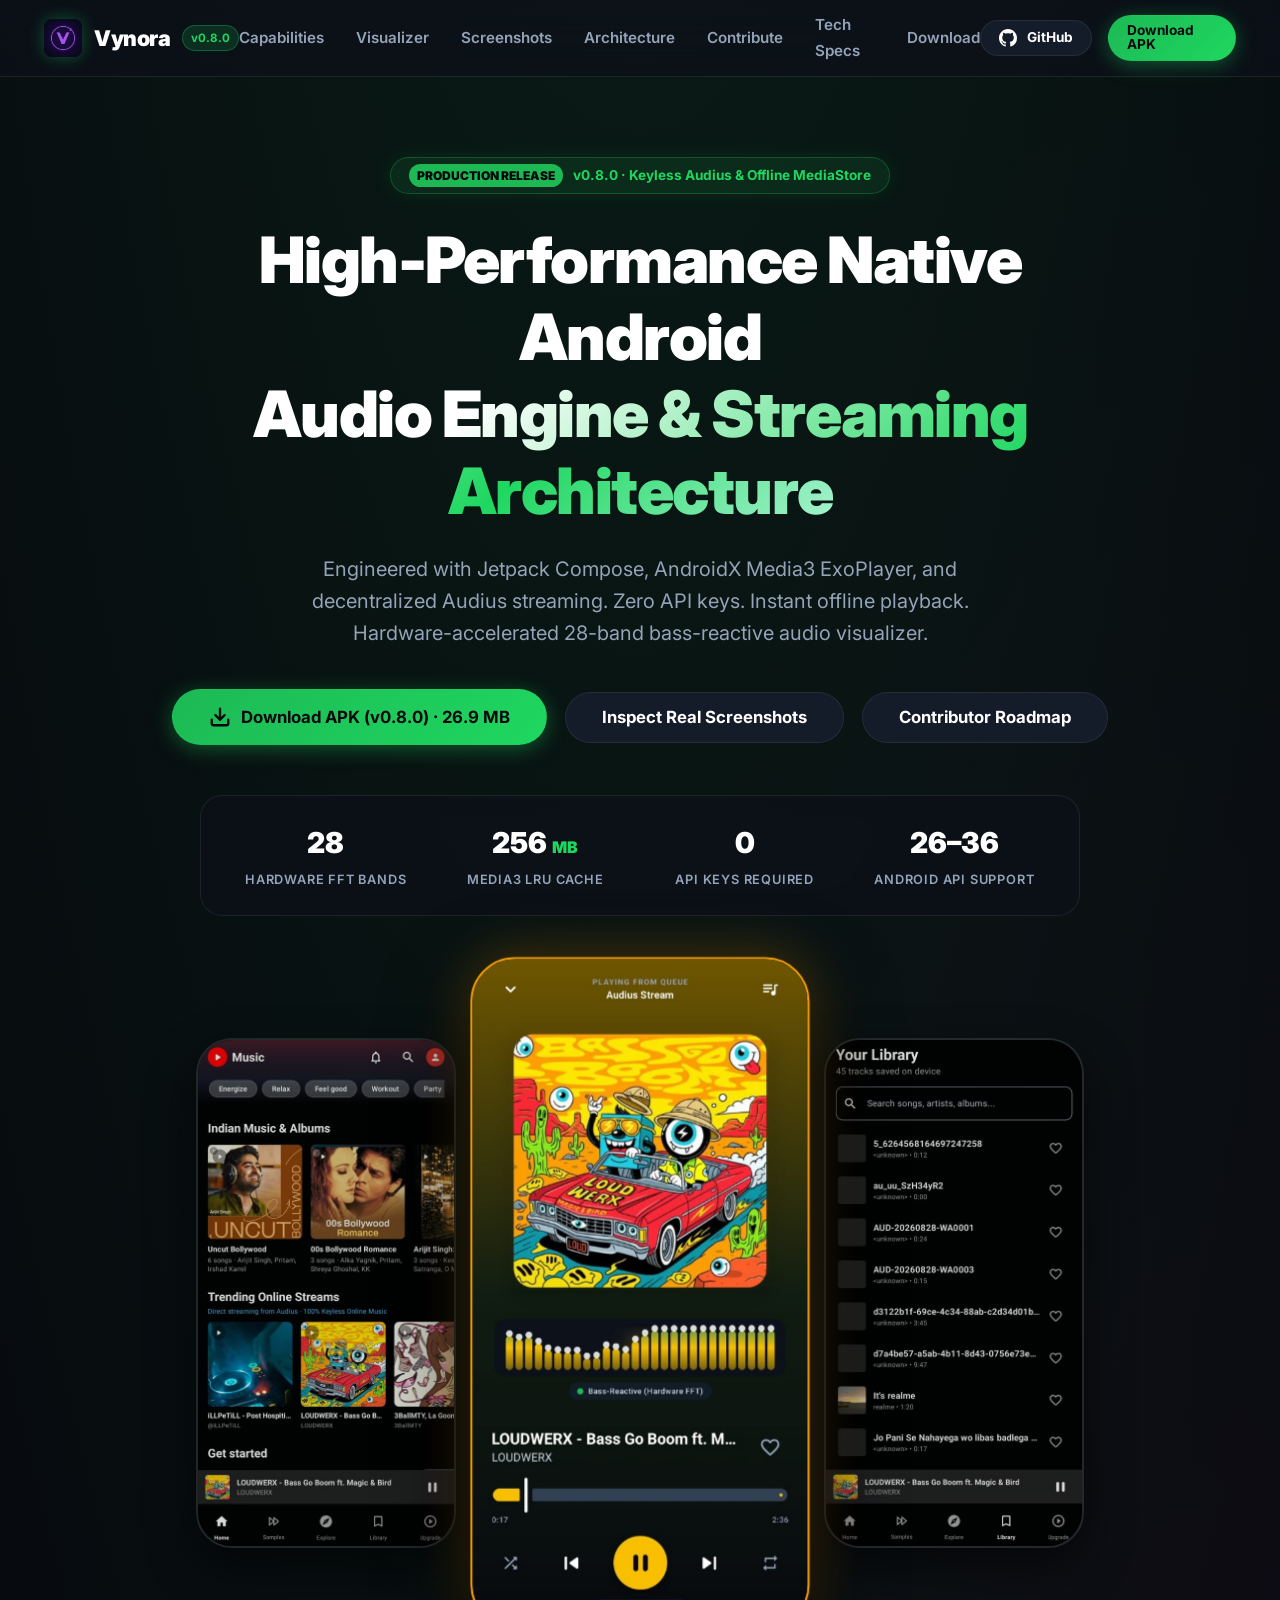
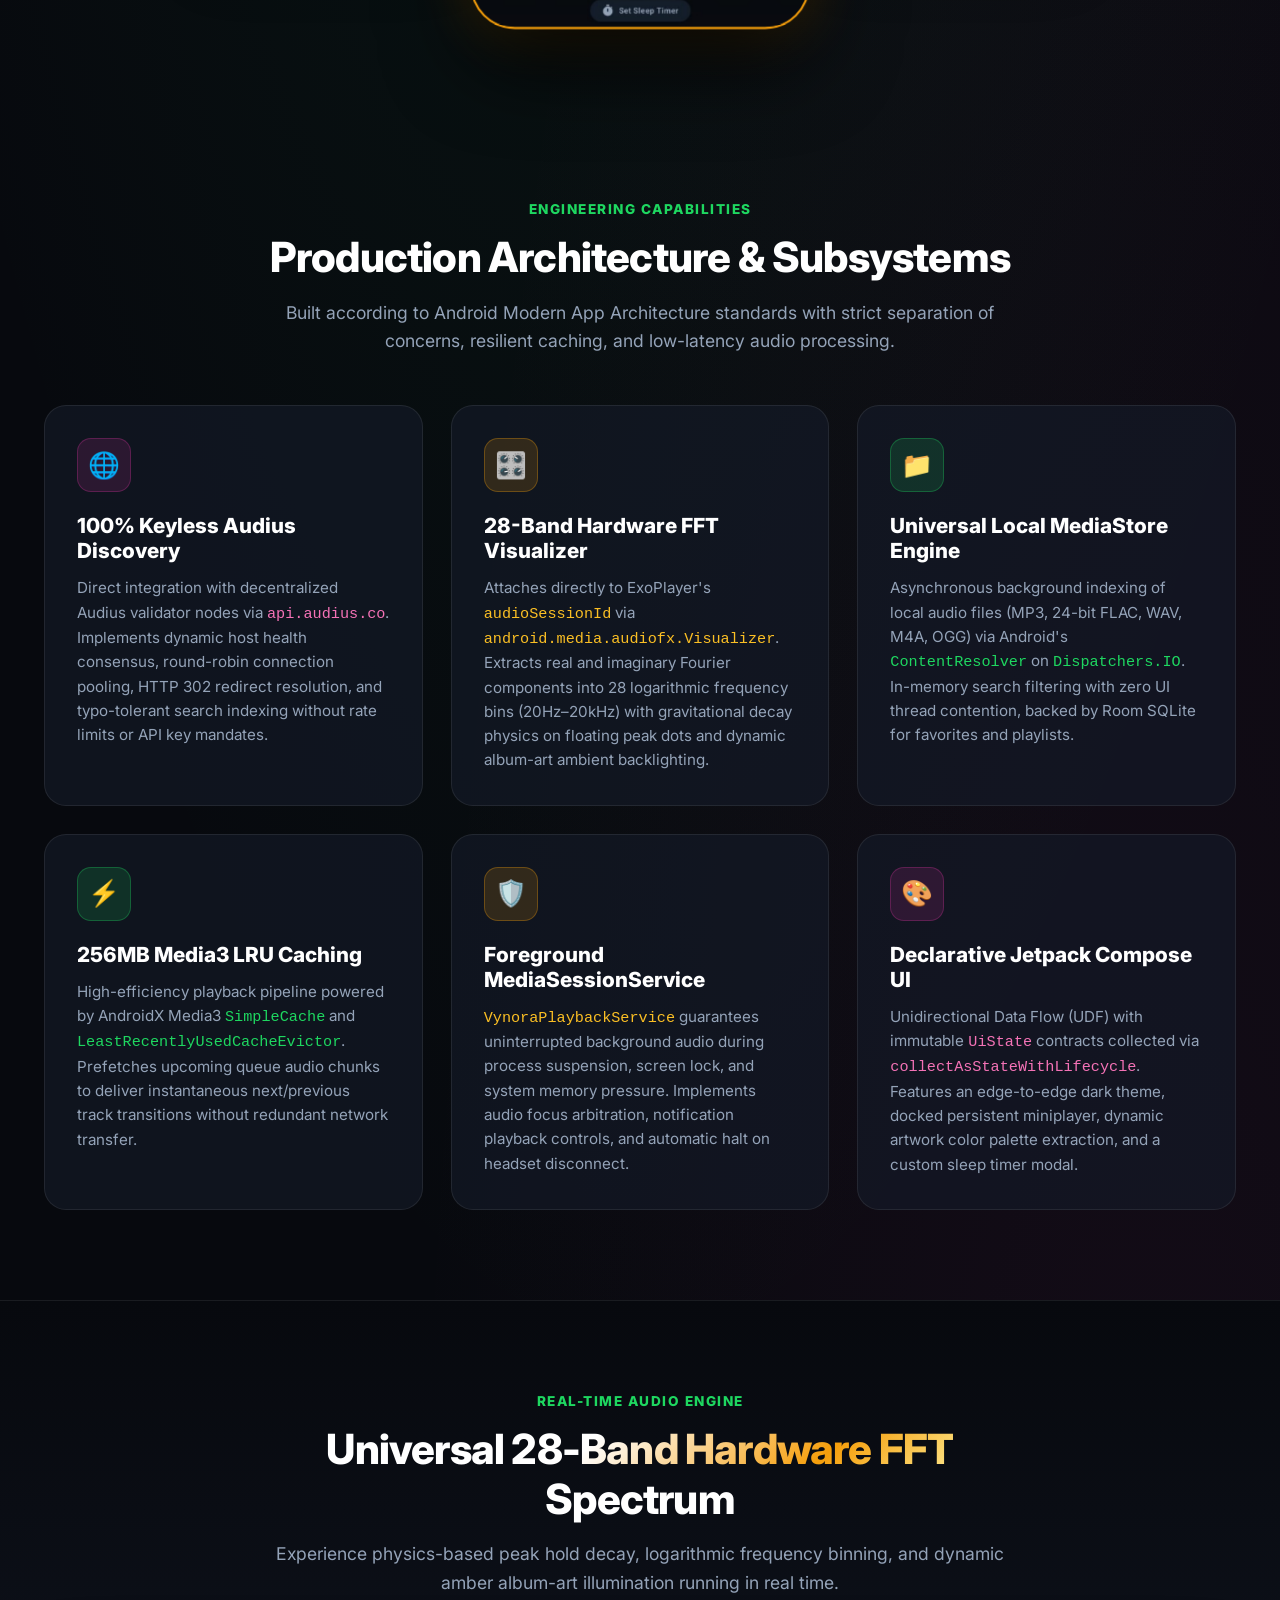
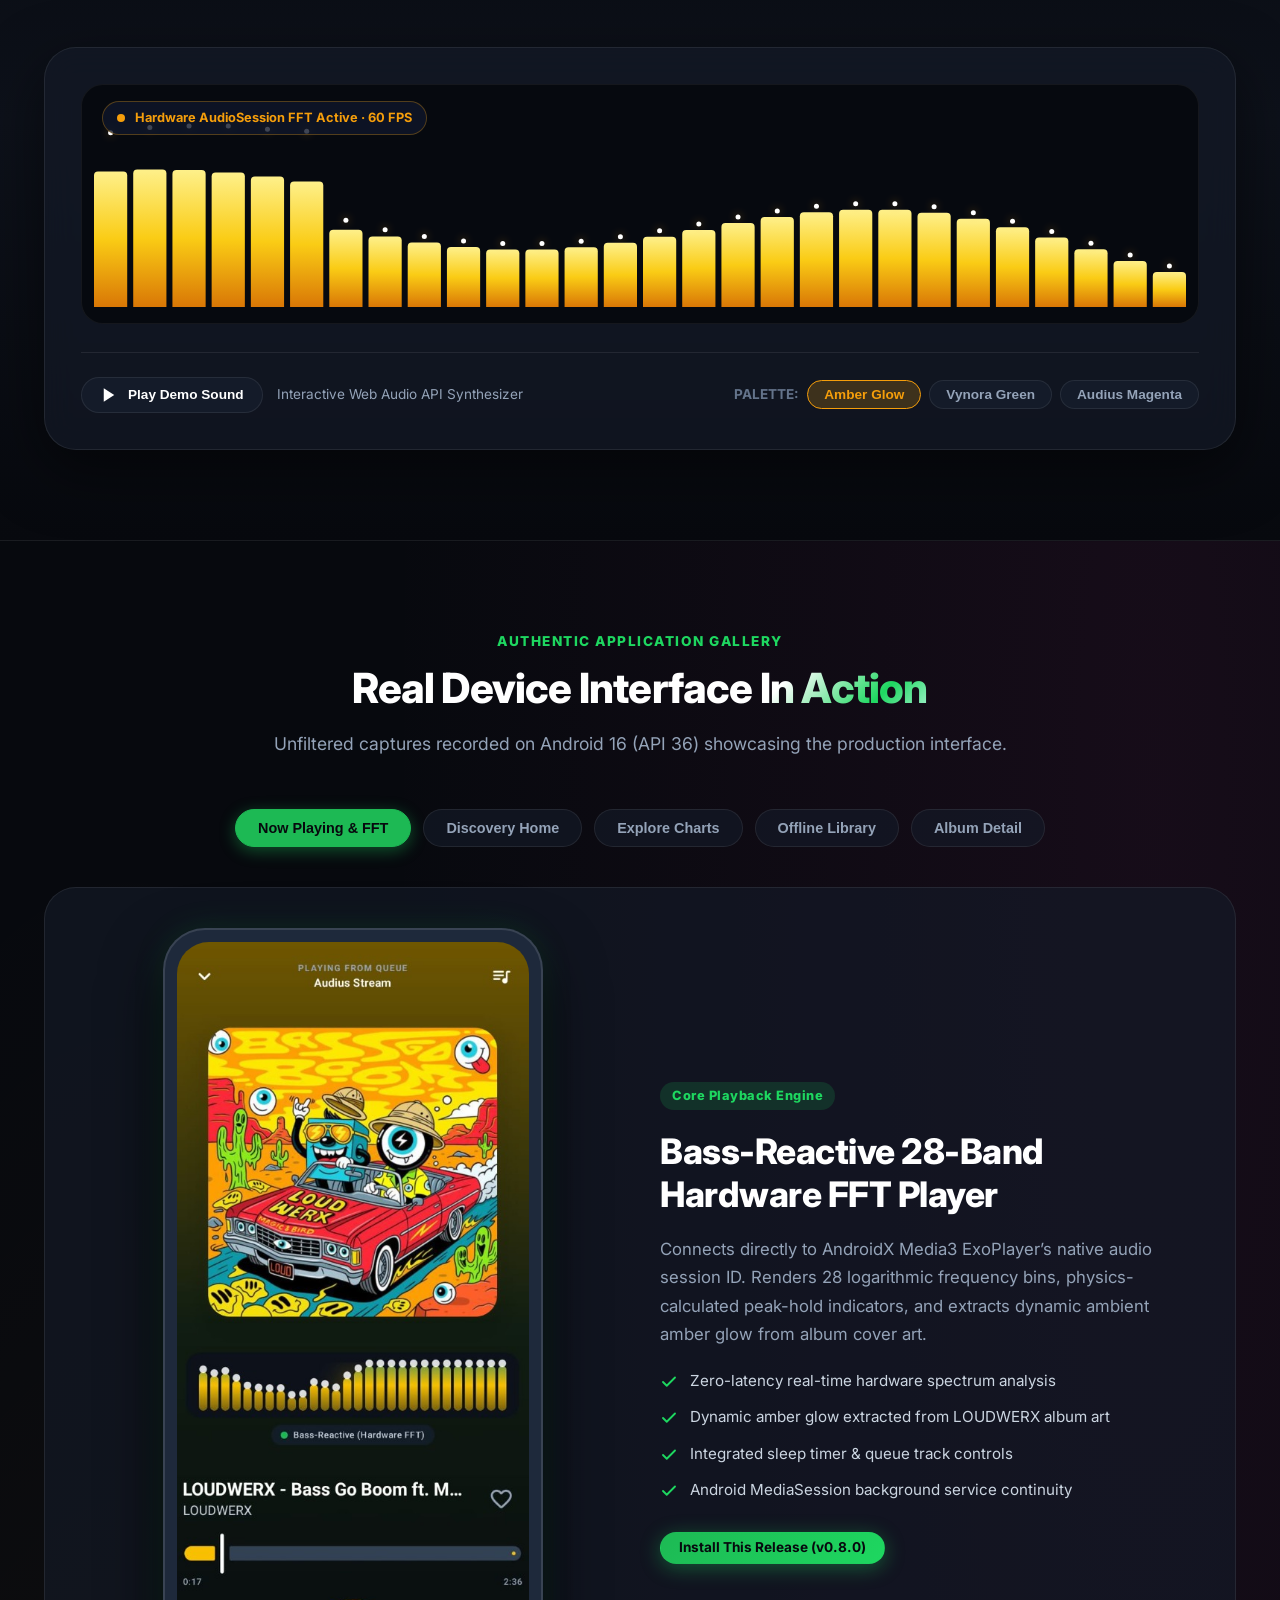
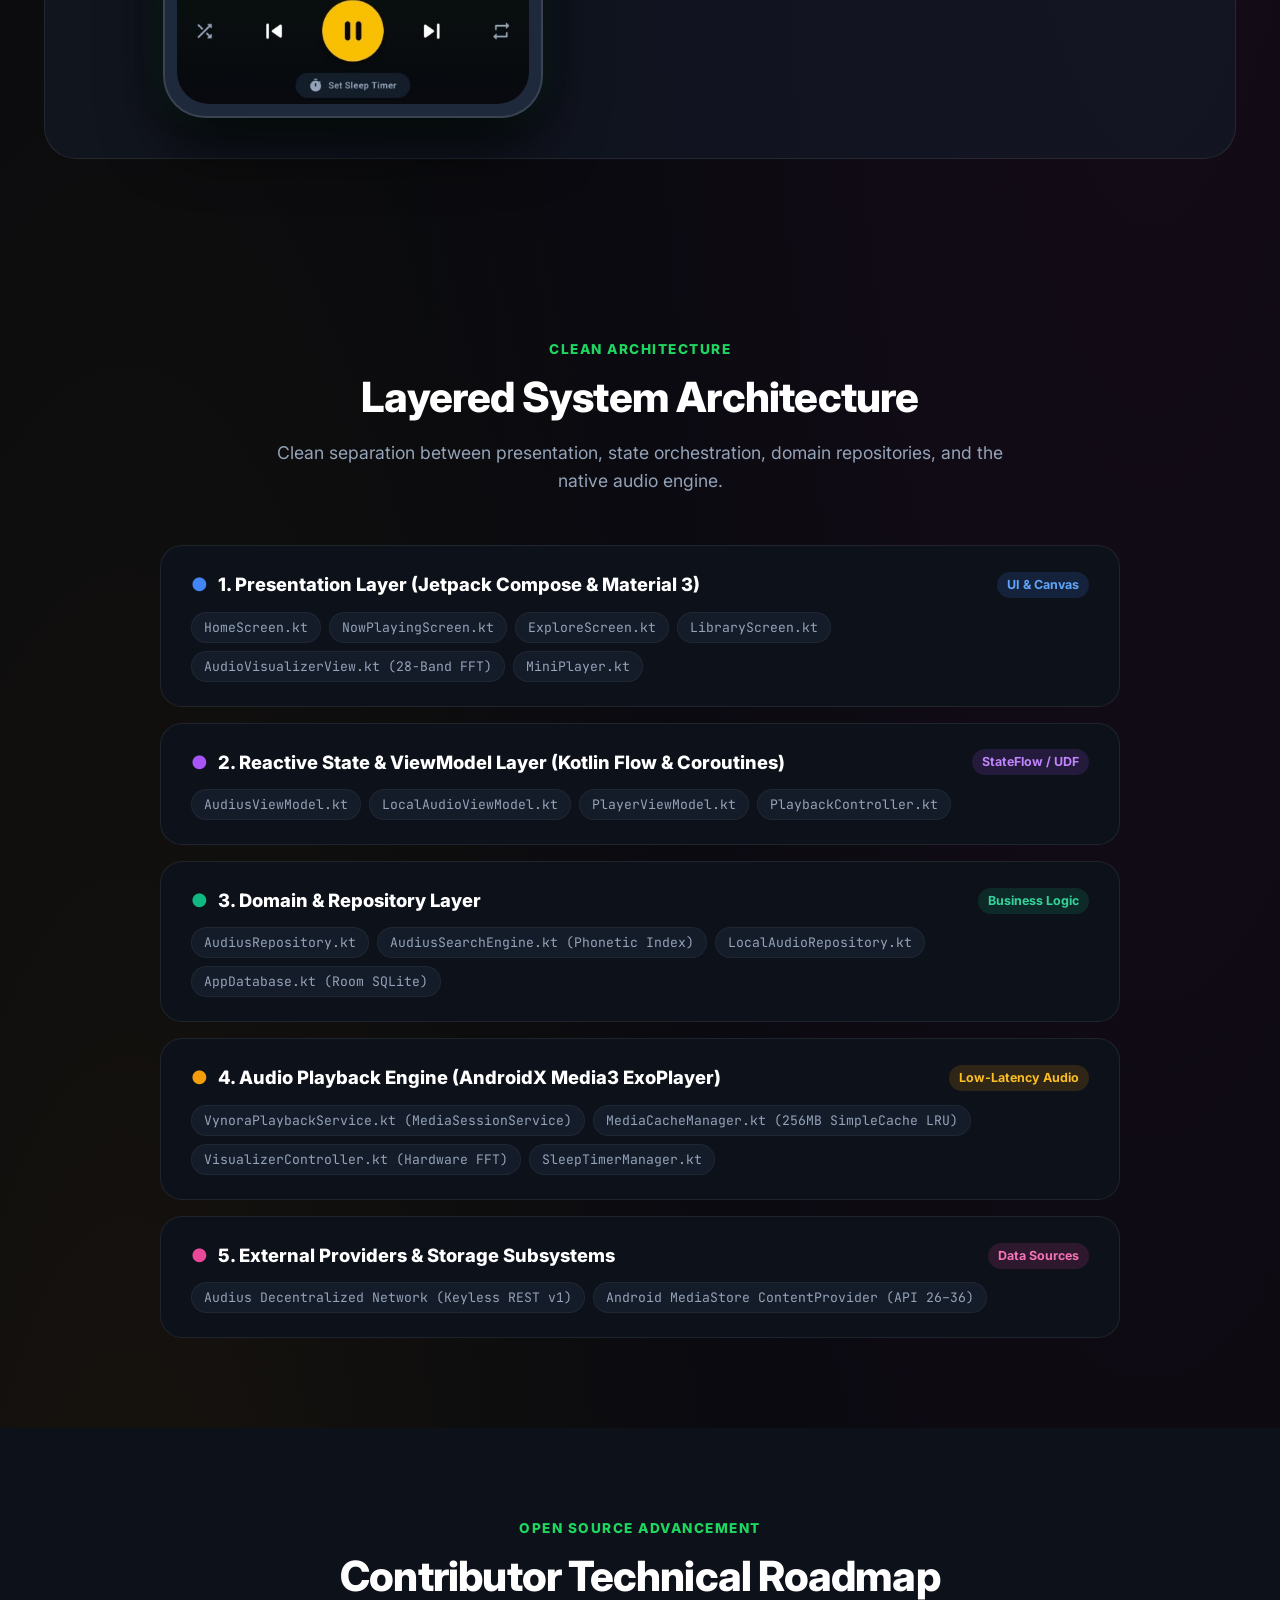
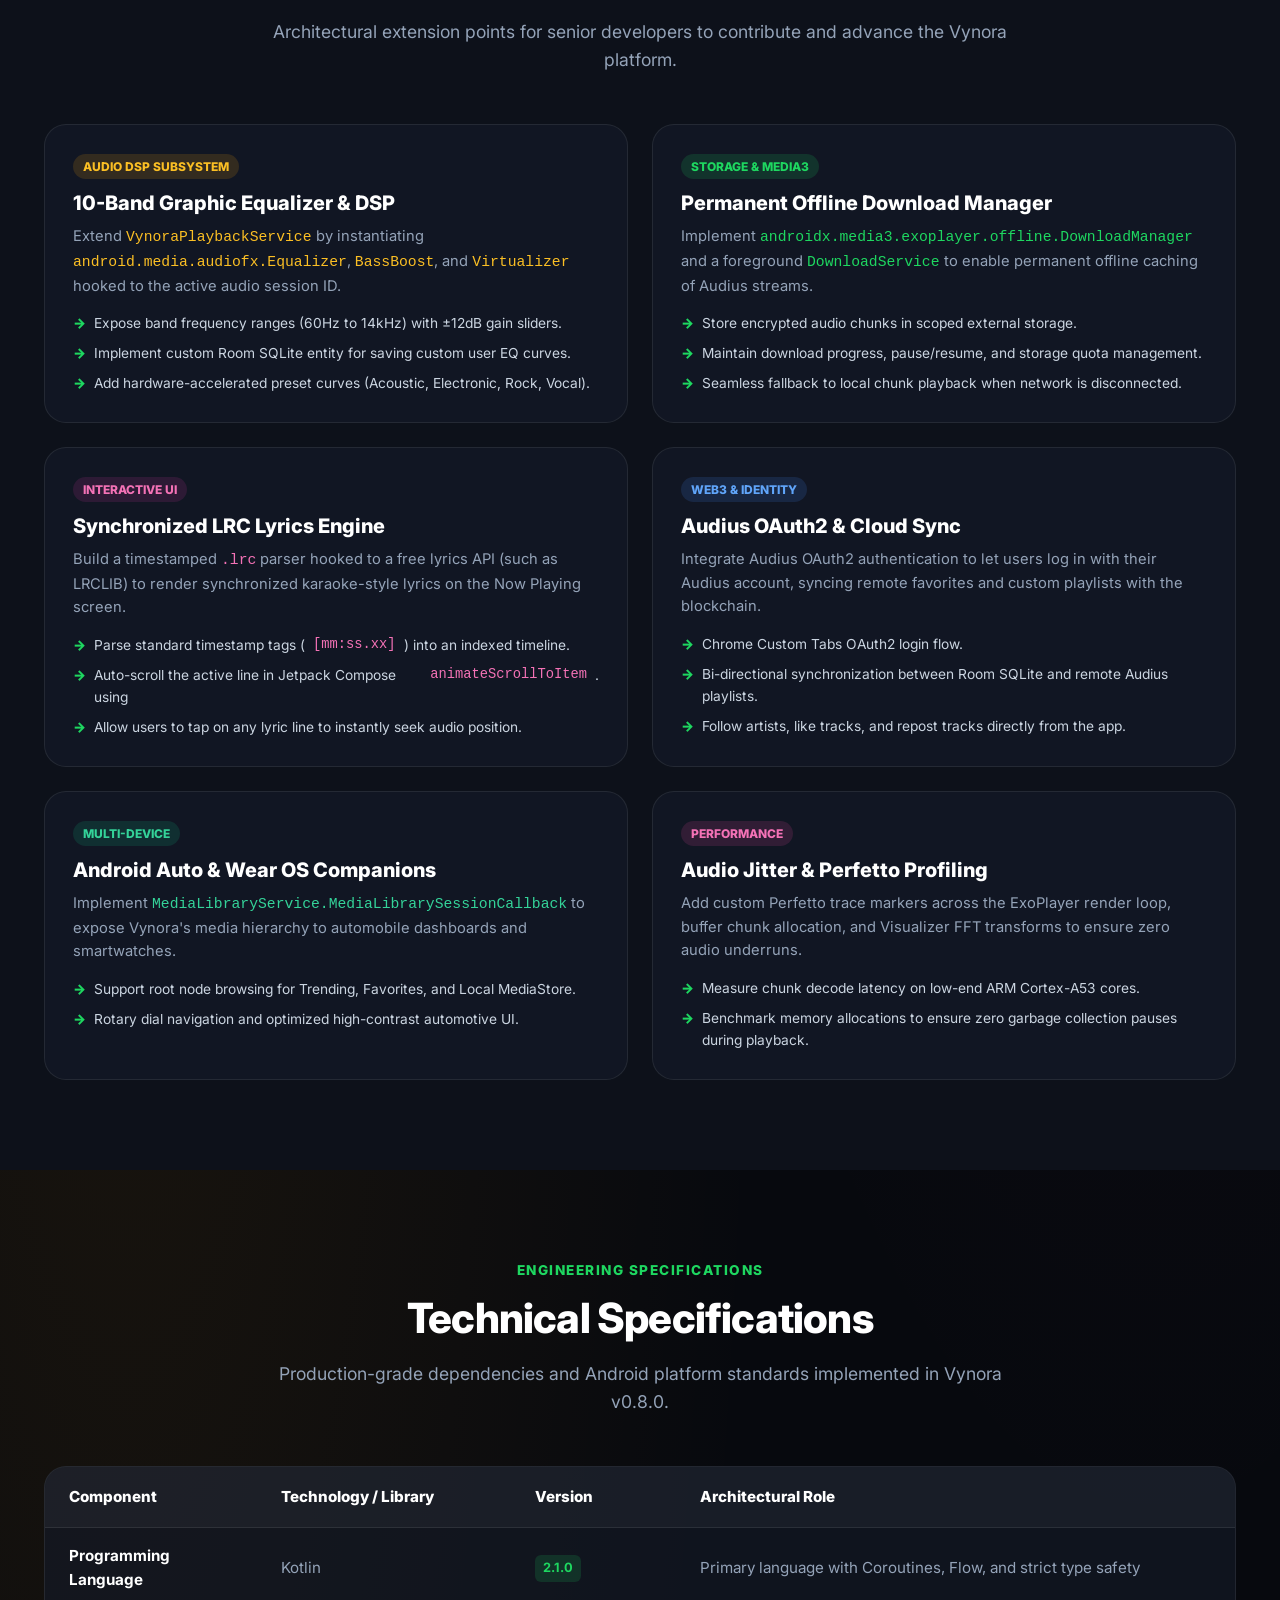
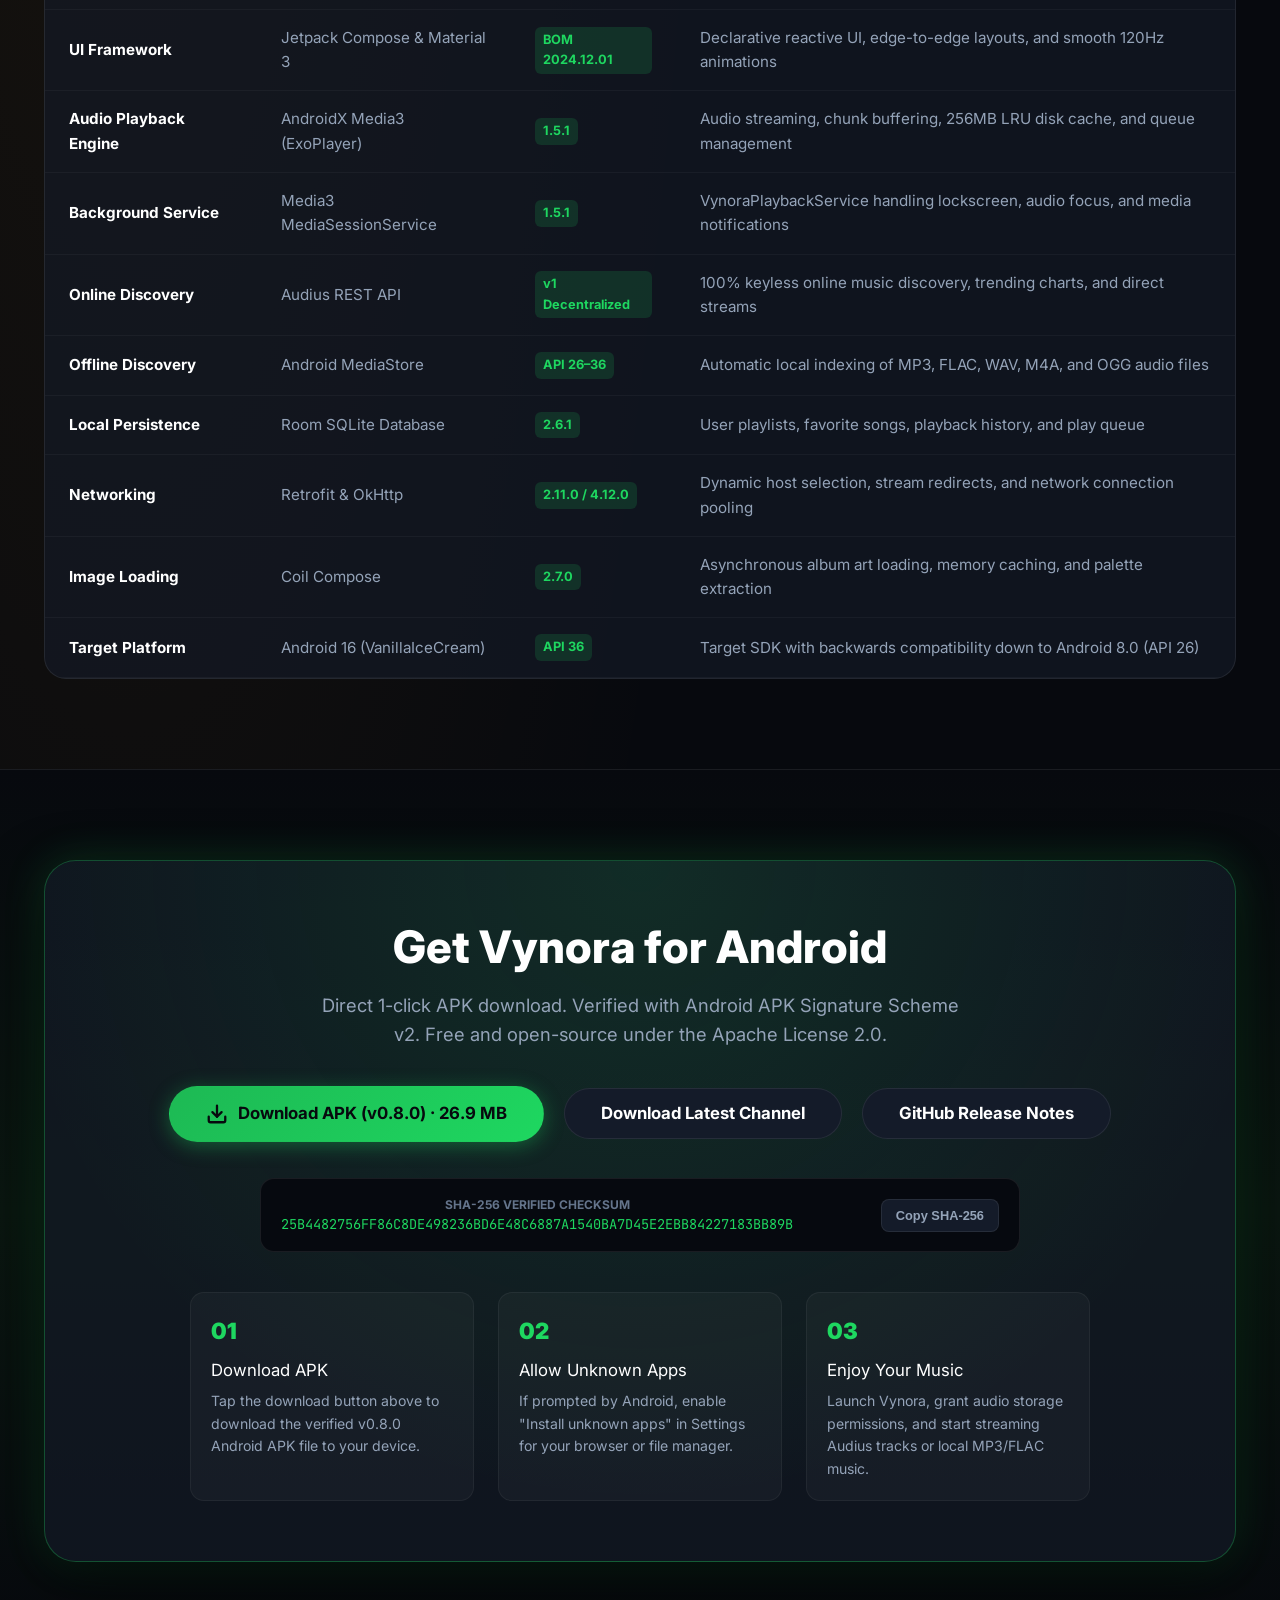
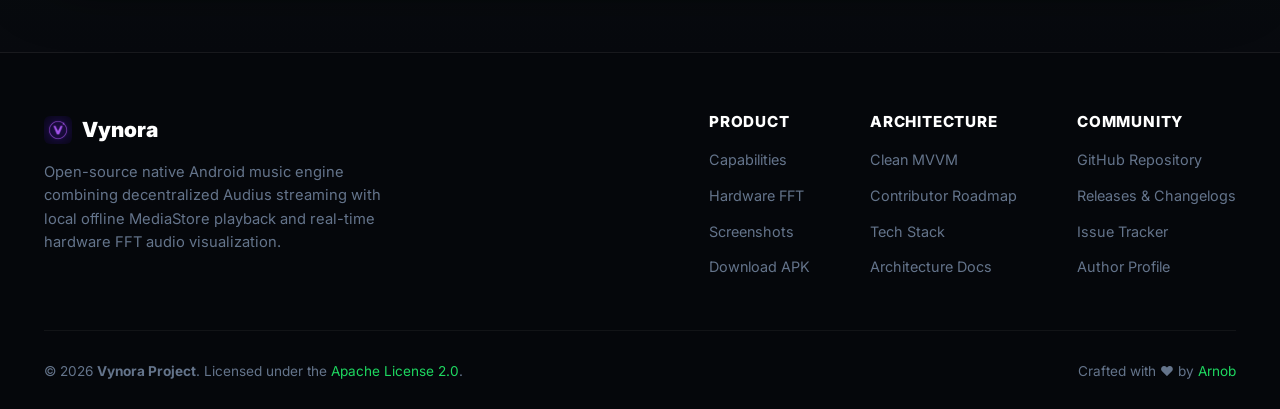
==== commit be868588: "docs(architecture): remove synthetic mock SVGs, showcase authentic screenshots & add senior contribu" ====
--- a/docs/index.html
+++ b/docs/index.html
@@ -3,15 +3,15 @@
 <head>
   <meta charset="UTF-8" />
   <meta name="viewport" content="width=device-width, initial-scale=1.0" />
-  <title>Vynora — Native Android Music Player &amp; Keyless Audius Streaming</title>
-  <meta name="description" content="Open-source native Android music player crafted with Jetpack Compose, AndroidX Media3 ExoPlayer, and decentralized keyless Audius streaming. Zero API keys. Real-time 28-band bass visualizer." />
-  <meta name="keywords" content="Vynora, Android Music Player, Jetpack Compose, Media3 ExoPlayer, Audius, Music Streaming, Audio Visualizer, Open Source, Material 3" />
+  <title>Vynora — Native Android Music Engine &amp; Keyless Audius Streaming</title>
+  <meta name="description" content="Production-grade native Android music player engineered with Jetpack Compose, AndroidX Media3 ExoPlayer, decentralized Audius streaming, and universal 28-band hardware FFT audio visualizer." />
+  <meta name="keywords" content="Vynora, Android Music Player, Jetpack Compose, Media3 ExoPlayer, Audius, Music Streaming, Audio Visualizer, Open Source, Material 3, Android Architecture" />
   <meta name="author" content="CodeByArnob" />
 
   <!-- Open Graph / Social Meta -->
   <meta property="og:type" content="website" />
-  <meta property="og:title" content="Vynora — Native Android Music Player &amp; Audius Streaming" />
-  <meta property="og:description" content="Decentralized Audius streaming, offline MediaStore player, and real-time 28-band hardware FFT audio visualizer." />
+  <meta property="og:title" content="Vynora — Native Android Music Engine" />
+  <meta property="og:description" content="Decentralized keyless Audius streaming, offline MediaStore engine, and real-time 28-band hardware FFT audio visualizer." />
   <meta property="og:image" content="assets/vynora_icon.png" />
   <meta property="og:url" content="https://codebyarnob.github.io/Vynora/" />
 
@@ -40,10 +40,11 @@
 
       <nav>
         <ul class="nav-links">
-          <li><a href="#features" class="nav-link">Features</a></li>
+          <li><a href="#capabilities" class="nav-link">Capabilities</a></li>
           <li><a href="#visualizer" class="nav-link">Visualizer</a></li>
-          <li><a href="#showcase" class="nav-link">Showcase</a></li>
+          <li><a href="#showcase" class="nav-link">Screenshots</a></li>
           <li><a href="#architecture" class="nav-link">Architecture</a></li>
+          <li><a href="#roadmap" class="nav-link">Contribute</a></li>
           <li><a href="#specs" class="nav-link">Tech Specs</a></li>
           <li><a href="#download" class="nav-link">Download</a></li>
         </ul>
@@ -66,21 +67,21 @@
     </div>
   </header>
 
-  <!-- ==================== HERO SECTION ==================== -->
+  <!-- ==================== HERO SECTION WITH REAL SCREENSHOTS ==================== -->
   <section id="hero" class="hero">
     <div class="container">
       <div class="hero-pill">
         <span class="hero-pill-badge">PRODUCTION RELEASE</span>
-        <span>v0.8.0 · 100% Keyless Audius &amp; MediaStore Offline</span>
+        <span>v0.8.0 · Keyless Audius &amp; Offline MediaStore</span>
       </div>
 
       <h1 class="hero-title">
-        Pure Native Sound.<br />
-        <span class="gradient-text">Decentralized &amp; Unchained.</span>
+        High-Performance Native Android<br />
+        <span class="gradient-text">Audio Engine &amp; Streaming Architecture</span>
       </h1>
 
       <p class="hero-subtitle">
-        Vynora is a high-performance Android music player built with Jetpack Compose, AndroidX Media3 ExoPlayer, and decentralized Audius streaming. Zero API keys. Instant offline playback. Hardware-accelerated 28-band bass-reactive audio visualizer.
+        Engineered with Jetpack Compose, AndroidX Media3 ExoPlayer, and decentralized Audius streaming. Zero API keys. Instant offline playback. Hardware-accelerated 28-band bass-reactive audio visualizer.
       </p>
 
       <div class="hero-buttons">
@@ -93,10 +94,10 @@
           <span>Download APK (v0.8.0) · 26.9 MB</span>
         </a>
         <a href="#showcase" class="btn btn-secondary btn-lg">
-          <span>Explore Screenshots</span>
+          <span>Inspect Real Screenshots</span>
         </a>
-        <a href="https://github.com/CodeByArnob/Vynora" target="_blank" rel="noopener noreferrer" class="btn btn-secondary btn-lg">
-          <span>View Source Code</span>
+        <a href="#roadmap" class="btn btn-secondary btn-lg">
+          <span>Contributor Roadmap</span>
         </a>
       </div>
 
@@ -104,7 +105,7 @@
       <div class="hero-stats">
         <div class="stat-item">
           <div class="stat-value">28</div>
-          <div class="stat-label">FFT Frequency Bands</div>
+          <div class="stat-label">Hardware FFT Bands</div>
         </div>
         <div class="stat-item">
           <div class="stat-value">256 <span style="font-size: 1rem; color: #1ED760;">MB</span></div>
@@ -120,10 +121,104 @@
         </div>
       </div>
 
-      <!-- Hero Visual Vector Showcase -->
-      <div class="hero-visual">
-        <div class="hero-visual-card">
-          <img src="assets/vynora-hero-motion.svg" alt="Vynora Architecture &amp; UI Banner" loading="lazy" />
+      <!-- Real In-App Mobile Device Showcase (NO FAKE SVGs) -->
+      <div class="hero-phones-container">
+        <!-- Left: Discovery Home -->
+        <div class="hero-phone-side">
+          <img src="assets/screenshots/screenshot_home.jpg" alt="Vynora Home Screen with Indian Music &amp; Audius Trends" loading="lazy" />
+        </div>
+
+        <!-- Center: Fullscreen Now Playing with 28-band FFT & Amber Glow -->
+        <div class="hero-phone-center">
+          <img src="assets/screenshots/screenshot_now_playing.jpg" alt="Vynora Now Playing Screen with 28-Band Hardware FFT Visualizer" />
+        </div>
+
+        <!-- Right: Offline MediaStore Library -->
+        <div class="hero-phone-side">
+          <img src="assets/screenshots/screenshot_library.jpg" alt="Vynora Local Library Screen with 45 device tracks" loading="lazy" />
+        </div>
+      </div>
+    </div>
+  </section>
+
+  <!-- ==================== CAPABILITIES & SENIOR ARCHITECTURE ==================== -->
+  <section id="capabilities" class="features-section">
+    <div class="container">
+      <div class="section-header">
+        <span class="section-tag">ENGINEERING CAPABILITIES</span>
+        <h2 class="section-title">
+          Production Architecture &amp; Subsystems
+        </h2>
+        <p class="section-subtitle">
+          Built according to Android Modern App Architecture standards with strict separation of concerns, resilient caching, and low-latency audio processing.
+        </p>
+      </div>
+
+      <div class="features-grid">
+        <!-- Capability 1: Decentralized Audius Network -->
+        <div class="feature-card">
+          <div class="feature-icon-wrapper feature-icon-audius">
+            🌐
+          </div>
+          <h3 class="feature-title">100% Keyless Audius Discovery</h3>
+          <p class="feature-desc">
+            Direct integration with decentralized Audius validator nodes via <code style="color: #F472B6;">api.audius.co</code>. Implements dynamic host health consensus, round-robin connection pooling, HTTP 302 redirect resolution, and typo-tolerant search indexing without rate limits or API key mandates.
+          </p>
+        </div>
+
+        <!-- Capability 2: 28-Band Hardware FFT -->
+        <div class="feature-card">
+          <div class="feature-icon-wrapper feature-icon-amber">
+            🎛️
+          </div>
+          <h3 class="feature-title">28-Band Hardware FFT Visualizer</h3>
+          <p class="feature-desc">
+            Attaches directly to ExoPlayer's <code style="color: #FBBF24;">audioSessionId</code> via <code style="color: #FBBF24;">android.media.audiofx.Visualizer</code>. Extracts real and imaginary Fourier components into 28 logarithmic frequency bins (20Hz–20kHz) with gravitational decay physics on floating peak dots and dynamic album-art ambient backlighting.
+          </p>
+        </div>
+
+        <!-- Capability 3: Offline MediaStore Engine -->
+        <div class="feature-card">
+          <div class="feature-icon-wrapper feature-icon-green">
+            📁
+          </div>
+          <h3 class="feature-title">Universal Local MediaStore Engine</h3>
+          <p class="feature-desc">
+            Asynchronous background indexing of local audio files (MP3, 24-bit FLAC, WAV, M4A, OGG) via Android's <code style="color: #1ED760;">ContentResolver</code> on <code style="color: #1ED760;">Dispatchers.IO</code>. In-memory search filtering with zero UI thread contention, backed by Room SQLite for favorites and playlists.
+          </p>
+        </div>
+
+        <!-- Capability 4: Media3 256MB LRU Cache -->
+        <div class="feature-card">
+          <div class="feature-icon-wrapper feature-icon-green">
+            ⚡
+          </div>
+          <h3 class="feature-title">256MB Media3 LRU Caching</h3>
+          <p class="feature-desc">
+            High-efficiency playback pipeline powered by AndroidX Media3 <code style="color: #1ED760;">SimpleCache</code> and <code style="color: #1ED760;">LeastRecentlyUsedCacheEvictor</code>. Prefetches upcoming queue audio chunks to deliver instantaneous next/previous track transitions without redundant network transfer.
+          </p>
+        </div>
+
+        <!-- Capability 5: Resilient Background Service -->
+        <div class="feature-card">
+          <div class="feature-icon-wrapper feature-icon-amber">
+            🛡️
+          </div>
+          <h3 class="feature-title">Foreground MediaSessionService</h3>
+          <p class="feature-desc">
+            <code style="color: #FBBF24;">VynoraPlaybackService</code> guarantees uninterrupted background audio during process suspension, screen lock, and system memory pressure. Implements audio focus arbitration, notification playback controls, and automatic halt on headset disconnect.
+          </p>
+        </div>
+
+        <!-- Capability 6: Material 3 UDF Architecture -->
+        <div class="feature-card">
+          <div class="feature-icon-wrapper feature-icon-audius">
+            🎨
+          </div>
+          <h3 class="feature-title">Declarative Jetpack Compose UI</h3>
+          <p class="feature-desc">
+            Unidirectional Data Flow (UDF) with immutable <code style="color: #F472B6;">UiState</code> contracts collected via <code style="color: #F472B6;">collectAsStateWithLifecycle</code>. Features an edge-to-edge dark theme, docked persistent miniplayer, dynamic artwork color palette extraction, and a custom sleep timer modal.
+          </p>
         </div>
       </div>
     </div>
@@ -138,7 +233,7 @@
           Universal <span class="gradient-text-amber">28-Band Hardware FFT</span> Spectrum
         </h2>
         <p class="section-subtitle">
-          Vynora hooks directly into AndroidX Media3 ExoPlayer’s raw audio session ID. Experience physics-based peak dots, logarithmic frequency mapping, and dynamic amber album-art illumination.
+          Experience physics-based peak hold decay, logarithmic frequency binning, and dynamic amber album-art illumination running in real time.
         </p>
       </div>
 
@@ -173,16 +268,16 @@
     </div>
   </section>
 
-  <!-- ==================== SCREENSHOT SHOWCASE SECTION ==================== -->
+  <!-- ==================== AUTHENTIC SCREENSHOT GALLERY ==================== -->
   <section id="showcase" class="showcase-section">
     <div class="container">
       <div class="section-header">
-        <span class="section-tag">AUTHENTIC APP GALLERY</span>
+        <span class="section-tag">AUTHENTIC APPLICATION GALLERY</span>
         <h2 class="section-title">
-          Crafted for Android <span class="gradient-text">Material 3</span>
+          Real Device Interface <span class="gradient-text">In Action</span>
         </h2>
         <p class="section-subtitle">
-          Real in-app captures recorded directly on Android 16 (API 36) showcasing the production interface in action.
+          Unfiltered captures recorded on Android 16 (API 36) showcasing the production interface.
         </p>
       </div>
 
@@ -247,111 +342,197 @@
     </div>
   </section>
 
-  <!-- ==================== CORE FEATURES GRID ==================== -->
-  <section id="features" class="features-section">
+  <!-- ==================== ARCHITECTURE STACK ==================== -->
+  <section id="architecture" class="architecture-section">
     <div class="container">
       <div class="section-header">
-        <span class="section-tag">ENGINEERED FOR EXCELLENCE</span>
+        <span class="section-tag">CLEAN ARCHITECTURE</span>
         <h2 class="section-title">
-          Everything an Audiophile Needs
+          Layered System Architecture
         </h2>
         <p class="section-subtitle">
-          From decentralized blockchain audio nodes to local offline FLAC decoding, Vynora is engineered with zero compromises.
+          Clean separation between presentation, state orchestration, domain repositories, and the native audio engine.
         </p>
       </div>
 
-      <div class="features-grid">
-        <!-- Feature 1: Audius Keyless Streaming -->
-        <div class="feature-card">
-          <div class="feature-icon-wrapper feature-icon-audius">
-            🌐
-          </div>
-          <h3 class="feature-title">100% Keyless Audius Discovery</h3>
-          <p class="feature-desc">
-            Stream millions of tracks directly from decentralized Audius validator nodes. Dynamic host resolution queries live endpoints with automatic fallback. Zero API keys, zero quota throttling, and zero subscription walls.
-          </p>
-        </div>
-
-        <!-- Feature 2: Hardware FFT Visualizer -->
-        <div class="feature-card">
-          <div class="feature-icon-wrapper feature-icon-amber">
-            🎛️
-          </div>
-          <h3 class="feature-title">28-Band Hardware Visualizer</h3>
-          <p class="feature-desc">
-            Native Android Visualizer API hooked into the ExoPlayer audio session. 28 logarithmic frequency bins from 20Hz sub-bass to 20kHz highs, with physics-based gravity decay on floating peak hold dots.
-          </p>
-        </div>
-
-        <!-- Feature 3: Offline MediaStore -->
-        <div class="feature-card">
-          <div class="feature-icon-wrapper feature-icon-green">
-            📁
-          </div>
-          <h3 class="feature-title">Universal Offline Player</h3>
-          <p class="feature-desc">
-            Direct integration with the Android MediaStore content resolver. Instantly indexes MP3, FLAC, WAV, M4A, and OGG audio on device storage with zero-lag search filtering. Room SQLite persists playlists and favorites.
-          </p>
-        </div>
-
-        <!-- Feature 4: Media3 256MB LRU Cache -->
-        <div class="feature-card">
-          <div class="feature-icon-wrapper feature-icon-green">
-            ⚡
-          </div>
-          <h3 class="feature-title">256MB Resilient Audio Cache</h3>
-          <p class="feature-desc">
-            Built on AndroidX Media3 SimpleCache and LeastRecentlyUsedCacheEvictor. Automatically prebuffers upcoming tracks in queue for instantaneous, gapless next/previous track transitions without mobile data waste.
-          </p>
-        </div>
-
-        <!-- Feature 5: Material 3 Theming -->
-        <div class="feature-card">
-          <div class="feature-icon-wrapper feature-icon-audius">
-            🎨
-          </div>
-          <h3 class="feature-title">Material 3 Dynamic Glow</h3>
-          <p class="feature-desc">
-            Dynamic ambient backlight extracted directly from the active album cover palette. Persistent docked miniplayer with edge-to-edge Compose rendering and smooth modal bottom sheets.
-          </p>
-        </div>
-
-        <!-- Feature 6: Background Continuity -->
-        <div class="feature-card">
-          <div class="feature-icon-wrapper feature-icon-amber">
-            🛡️
-          </div>
-          <h3 class="feature-title">Resilient Background Service</h3>
-          <p class="feature-desc">
-            VynoraPlaybackService implements AndroidX MediaSessionService. Flawless audio playback during screen lock, app minimization, incoming call audio focus shifts, and wireless Bluetooth headset unplugging.
-          </p>
+      <div class="arch-layers-stack">
+        <!-- Layer 1 -->
+        <div class="arch-layer-card">
+          <div class="arch-layer-header">
+            <div class="arch-layer-title">
+              <span style="color: #4285F4;">●</span> 1. Presentation Layer (Jetpack Compose &amp; Material 3)
+            </div>
+            <span class="arch-layer-badge" style="background: rgba(66, 133, 244, 0.15); color: #60A5FA;">UI &amp; Canvas</span>
+          </div>
+          <div class="arch-layer-chips">
+            <span class="arch-chip">HomeScreen.kt</span>
+            <span class="arch-chip">NowPlayingScreen.kt</span>
+            <span class="arch-chip">ExploreScreen.kt</span>
+            <span class="arch-chip">LibraryScreen.kt</span>
+            <span class="arch-chip">AudioVisualizerView.kt (28-Band FFT)</span>
+            <span class="arch-chip">MiniPlayer.kt</span>
+          </div>
+        </div>
+
+        <!-- Layer 2 -->
+        <div class="arch-layer-card">
+          <div class="arch-layer-header">
+            <div class="arch-layer-title">
+              <span style="color: #A855F7;">●</span> 2. Reactive State &amp; ViewModel Layer (Kotlin Flow &amp; Coroutines)
+            </div>
+            <span class="arch-layer-badge" style="background: rgba(168, 85, 247, 0.15); color: #C084FC;">StateFlow / UDF</span>
+          </div>
+          <div class="arch-layer-chips">
+            <span class="arch-chip">AudiusViewModel.kt</span>
+            <span class="arch-chip">LocalAudioViewModel.kt</span>
+            <span class="arch-chip">PlayerViewModel.kt</span>
+            <span class="arch-chip">PlaybackController.kt</span>
+          </div>
+        </div>
+
+        <!-- Layer 3 -->
+        <div class="arch-layer-card">
+          <div class="arch-layer-header">
+            <div class="arch-layer-title">
+              <span style="color: #10B981;">●</span> 3. Domain &amp; Repository Layer
+            </div>
+            <span class="arch-layer-badge" style="background: rgba(16, 185, 129, 0.15); color: #34D399;">Business Logic</span>
+          </div>
+          <div class="arch-layer-chips">
+            <span class="arch-chip">AudiusRepository.kt</span>
+            <span class="arch-chip">AudiusSearchEngine.kt (Phonetic Index)</span>
+            <span class="arch-chip">LocalAudioRepository.kt</span>
+            <span class="arch-chip">AppDatabase.kt (Room SQLite)</span>
+          </div>
+        </div>
+
+        <!-- Layer 4 -->
+        <div class="arch-layer-card">
+          <div class="arch-layer-header">
+            <div class="arch-layer-title">
+              <span style="color: #F59E0B;">●</span> 4. Audio Playback Engine (AndroidX Media3 ExoPlayer)
+            </div>
+            <span class="arch-layer-badge" style="background: rgba(245, 158, 11, 0.15); color: #FBBF24;">Low-Latency Audio</span>
+          </div>
+          <div class="arch-layer-chips">
+            <span class="arch-chip">VynoraPlaybackService.kt (MediaSessionService)</span>
+            <span class="arch-chip">MediaCacheManager.kt (256MB SimpleCache LRU)</span>
+            <span class="arch-chip">VisualizerController.kt (Hardware FFT)</span>
+            <span class="arch-chip">SleepTimerManager.kt</span>
+          </div>
+        </div>
+
+        <!-- Layer 5 -->
+        <div class="arch-layer-card">
+          <div class="arch-layer-header">
+            <div class="arch-layer-title">
+              <span style="color: #EC4899;">●</span> 5. External Providers &amp; Storage Subsystems
+            </div>
+            <span class="arch-layer-badge" style="background: rgba(236, 72, 153, 0.15); color: #F472B6;">Data Sources</span>
+          </div>
+          <div class="arch-layer-chips">
+            <span class="arch-chip">Audius Decentralized Network (Keyless REST v1)</span>
+            <span class="arch-chip">Android MediaStore ContentProvider (API 26–36)</span>
+          </div>
         </div>
       </div>
     </div>
   </section>
 
-  <!-- ==================== ARCHITECTURE SECTION ==================== -->
-  <section id="architecture" class="architecture-section">
+  <!-- ==================== CONTRIBUTOR ROADMAP SECTION ==================== -->
+  <section id="roadmap" class="features-section" style="background: var(--bg-secondary);">
     <div class="container">
       <div class="section-header">
-        <span class="section-tag">MODERN CLEAN ARCHITECTURE</span>
+        <span class="section-tag">OPEN SOURCE ADVANCEMENT</span>
         <h2 class="section-title">
-          Robust, Scalable &amp; Decoupled
+          Contributor Technical Roadmap
         </h2>
         <p class="section-subtitle">
-          Clean MVVM separation with Kotlin 2.1 Coroutines, StateFlow, AndroidX Media3 ExoPlayer, and decentralized network services.
+          Architectural extension points for senior developers to contribute and advance the Vynora platform.
         </p>
       </div>
 
-      <div class="arch-card">
-        <div class="arch-img-wrapper">
-          <img src="assets/vynora-architecture-motion.svg" alt="Vynora Clean Architecture &amp; Audio Pipeline" loading="lazy" />
-        </div>
-
-        <div style="text-align: center; margin-top: 24px;">
-          <a href="https://github.com/CodeByArnob/Vynora/blob/main/docs/ARCHITECTURE.md" target="_blank" rel="noopener noreferrer" class="btn btn-secondary btn-sm">
-            <span>Read Complete Architecture Whitepaper</span>
-          </a>
+      <div class="roadmap-grid">
+        <!-- Roadmap 1: Parametric DSP & Equalizer -->
+        <div class="roadmap-card">
+          <span class="roadmap-badge" style="background: rgba(245, 158, 11, 0.15); color: #FBBF24;">Audio DSP Subsystem</span>
+          <h3 class="roadmap-title">10-Band Graphic Equalizer &amp; DSP</h3>
+          <p class="roadmap-desc">
+            Extend <code style="color: #FBBF24;">VynoraPlaybackService</code> by instantiating <code style="color: #FBBF24;">android.media.audiofx.Equalizer</code>, <code style="color: #FBBF24;">BassBoost</code>, and <code style="color: #FBBF24;">Virtualizer</code> hooked to the active audio session ID.
+          </p>
+          <ul class="roadmap-points">
+            <li>Expose band frequency ranges (60Hz to 14kHz) with &plusmn;12dB gain sliders.</li>
+            <li>Implement custom Room SQLite entity for saving custom user EQ curves.</li>
+            <li>Add hardware-accelerated preset curves (Acoustic, Electronic, Rock, Vocal).</li>
+          </ul>
+        </div>
+
+        <!-- Roadmap 2: Offline Download Manager -->
+        <div class="roadmap-card">
+          <span class="roadmap-badge" style="background: rgba(30, 215, 96, 0.15); color: #1ED760;">Storage &amp; Media3</span>
+          <h3 class="roadmap-title">Permanent Offline Download Manager</h3>
+          <p class="roadmap-desc">
+            Implement <code style="color: #1ED760;">androidx.media3.exoplayer.offline.DownloadManager</code> and a foreground <code style="color: #1ED760;">DownloadService</code> to enable permanent offline caching of Audius streams.
+          </p>
+          <ul class="roadmap-points">
+            <li>Store encrypted audio chunks in scoped external storage.</li>
+            <li>Maintain download progress, pause/resume, and storage quota management.</li>
+            <li>Seamless fallback to local chunk playback when network is disconnected.</li>
+          </ul>
+        </div>
+
+        <!-- Roadmap 3: Synchronized LRC Lyrics -->
+        <div class="roadmap-card">
+          <span class="roadmap-badge" style="background: rgba(204, 51, 153, 0.15); color: #F472B6;">Interactive UI</span>
+          <h3 class="roadmap-title">Synchronized LRC Lyrics Engine</h3>
+          <p class="roadmap-desc">
+            Build a timestamped <code style="color: #F472B6;">.lrc</code> parser hooked to a free lyrics API (such as LRCLIB) to render synchronized karaoke-style lyrics on the Now Playing screen.
+          </p>
+          <ul class="roadmap-points">
+            <li>Parse standard timestamp tags (<code style="color: #F472B6;">[mm:ss.xx]</code>) into an indexed timeline.</li>
+            <li>Auto-scroll the active line in Jetpack Compose using <code style="color: #F472B6;">animateScrollToItem</code>.</li>
+            <li>Allow users to tap on any lyric line to instantly seek audio position.</li>
+          </ul>
+        </div>
+
+        <!-- Roadmap 4: Audius Web3 Authentication -->
+        <div class="roadmap-card">
+          <span class="roadmap-badge" style="background: rgba(66, 133, 244, 0.15); color: #60A5FA;">Web3 &amp; Identity</span>
+          <h3 class="roadmap-title">Audius OAuth2 &amp; Cloud Sync</h3>
+          <p class="roadmap-desc">
+            Integrate Audius OAuth2 authentication to let users log in with their Audius account, syncing remote favorites and custom playlists with the blockchain.
+          </p>
+          <ul class="roadmap-points">
+            <li>Chrome Custom Tabs OAuth2 login flow.</li>
+            <li>Bi-directional synchronization between Room SQLite and remote Audius playlists.</li>
+            <li>Follow artists, like tracks, and repost tracks directly from the app.</li>
+          </ul>
+        </div>
+
+        <!-- Roadmap 5: Android Auto & TV -->
+        <div class="roadmap-card">
+          <span class="roadmap-badge" style="background: rgba(16, 185, 129, 0.15); color: #34D399;">Multi-Device</span>
+          <h3 class="roadmap-title">Android Auto &amp; Wear OS Companions</h3>
+          <p class="roadmap-desc">
+            Implement <code style="color: #34D399;">MediaLibraryService.MediaLibrarySessionCallback</code> to expose Vynora's media hierarchy to automobile dashboards and smartwatches.
+          </p>
+          <ul class="roadmap-points">
+            <li>Support root node browsing for Trending, Favorites, and Local MediaStore.</li>
+            <li>Rotary dial navigation and optimized high-contrast automotive UI.</li>
+          </ul>
+        </div>
+
+        <!-- Roadmap 6: Audio Profiling & Benchmarking -->
+        <div class="roadmap-card">
+          <span class="roadmap-badge" style="background: rgba(236, 72, 153, 0.15); color: #F472B6;">Performance</span>
+          <h3 class="roadmap-title">Audio Jitter &amp; Perfetto Profiling</h3>
+          <p class="roadmap-desc">
+            Add custom Perfetto trace markers across the ExoPlayer render loop, buffer chunk allocation, and Visualizer FFT transforms to ensure zero audio underruns.
+          </p>
+          <ul class="roadmap-points">
+            <li>Measure chunk decode latency on low-end ARM Cortex-A53 cores.</li>
+            <li>Benchmark memory allocations to ensure zero garbage collection pauses during playback.</li>
+          </ul>
         </div>
       </div>
     </div>
@@ -518,7 +699,7 @@
             <span>Vynora</span>
           </div>
           <p class="footer-brand-desc">
-            Open-source native Android music player combining decentralized Audius streaming with local offline MediaStore audio playback and real-time hardware FFT visualization.
+            Open-source native Android music engine combining decentralized Audius streaming with local offline MediaStore playback and real-time hardware FFT audio visualization.
           </p>
         </div>
 
@@ -526,7 +707,7 @@
           <div class="footer-col">
             <h4>Product</h4>
             <ul>
-              <li><a href="#features">Features</a></li>
+              <li><a href="#capabilities">Capabilities</a></li>
               <li><a href="#visualizer">Hardware FFT</a></li>
               <li><a href="#showcase">Screenshots</a></li>
               <li><a href="#download">Download APK</a></li>
@@ -536,9 +717,9 @@
             <h4>Architecture</h4>
             <ul>
               <li><a href="#architecture">Clean MVVM</a></li>
+              <li><a href="#roadmap">Contributor Roadmap</a></li>
               <li><a href="#specs">Tech Stack</a></li>
-              <li><a href="https://github.com/CodeByArnob/Vynora/blob/main/docs/AUDIUS_INTEGRATION.md" target="_blank" rel="noopener noreferrer">Audius Pipeline</a></li>
-              <li><a href="https://github.com/CodeByArnob/Vynora/blob/main/docs/ARCHITECTURE.md" target="_blank" rel="noopener noreferrer">Documentation</a></li>
+              <li><a href="https://github.com/CodeByArnob/Vynora/blob/main/docs/ARCHITECTURE.md" target="_blank" rel="noopener noreferrer">Architecture Docs</a></li>
             </ul>
           </div>
           <div class="footer-col">
--- a/docs/styles.css
+++ b/docs/styles.css
@@ -1041,3 +1041,201 @@
     gap: 30px;
   }
 }
+
+/* ==================== HERO REAL DEVICE TRIO ==================== */
+.hero-phones-container {
+  display: flex;
+  align-items: center;
+  justify-content: center;
+  gap: 24px;
+  position: relative;
+  max-width: 1060px;
+  margin: 0 auto;
+}
+
+.hero-phone-side {
+  width: 260px;
+  border-radius: 36px;
+  overflow: hidden;
+  border: 2px solid rgba(255, 255, 255, 0.12);
+  box-shadow: 0 20px 50px rgba(0, 0, 0, 0.7);
+  transition: transform var(--transition-smooth), opacity var(--transition-smooth);
+  opacity: 0.85;
+}
+
+.hero-phone-side:hover {
+  opacity: 1;
+  transform: translateY(-8px) scale(1.02);
+}
+
+.hero-phone-side img {
+  width: 100%;
+  height: auto;
+  display: block;
+}
+
+.hero-phone-center {
+  width: 320px;
+  border-radius: 42px;
+  overflow: hidden;
+  border: 2px solid var(--accent-amber);
+  box-shadow: 0 30px 80px rgba(0, 0, 0, 0.9), 0 0 50px rgba(245, 158, 11, 0.35);
+  transform: scale(1.06);
+  z-index: 2;
+  transition: transform var(--transition-smooth), box-shadow var(--transition-smooth);
+}
+
+.hero-phone-center:hover {
+  transform: scale(1.09) translateY(-6px);
+  box-shadow: 0 35px 90px rgba(0, 0, 0, 0.95), 0 0 60px rgba(245, 158, 11, 0.5);
+}
+
+.hero-phone-center img {
+  width: 100%;
+  height: auto;
+  display: block;
+}
+
+@media (max-width: 860px) {
+  .hero-phone-side {
+    display: none;
+  }
+  .hero-phone-center {
+    width: 290px;
+    transform: none;
+  }
+}
+
+/* ==================== ARCHITECTURE STACK CARDS ==================== */
+.arch-layers-stack {
+  display: flex;
+  flex-direction: column;
+  gap: 16px;
+  max-width: 960px;
+  margin: 0 auto;
+}
+
+.arch-layer-card {
+  background: var(--bg-secondary);
+  border: 1px solid var(--border-subtle);
+  border-radius: var(--radius-lg);
+  padding: 24px 30px;
+  transition: transform var(--transition-fast), border-color var(--transition-fast);
+}
+
+.arch-layer-card:hover {
+  border-color: var(--accent-green);
+  transform: translateX(4px);
+}
+
+.arch-layer-header {
+  display: flex;
+  align-items: center;
+  justify-content: space-between;
+  margin-bottom: 12px;
+  flex-wrap: wrap;
+  gap: 10px;
+}
+
+.arch-layer-title {
+  font-size: 1.15rem;
+  font-weight: 800;
+  color: #FFFFFF;
+  display: flex;
+  align-items: center;
+  gap: 10px;
+}
+
+.arch-layer-badge {
+  font-size: 0.78rem;
+  padding: 3px 10px;
+  border-radius: var(--radius-pill);
+  font-weight: 700;
+}
+
+.arch-layer-chips {
+  display: flex;
+  flex-wrap: wrap;
+  gap: 8px;
+}
+
+.arch-chip {
+  background: var(--bg-tertiary);
+  color: var(--text-secondary);
+  border: 1px solid rgba(255, 255, 255, 0.05);
+  padding: 4px 12px;
+  border-radius: var(--radius-pill);
+  font-size: 0.82rem;
+  font-family: var(--font-mono);
+}
+
+/* ==================== CONTRIBUTOR ROADMAP GRID ==================== */
+.roadmap-grid {
+  display: grid;
+  grid-template-columns: repeat(2, 1fr);
+  gap: 24px;
+  margin-top: 40px;
+}
+
+.roadmap-card {
+  background: var(--bg-glass-card);
+  border: 1px solid var(--border-subtle);
+  border-radius: var(--radius-lg);
+  padding: 28px;
+  transition: all var(--transition-smooth);
+}
+
+.roadmap-card:hover {
+  border-color: var(--accent-green-bright);
+  transform: translateY(-4px);
+  box-shadow: 0 16px 36px rgba(0, 0, 0, 0.4);
+}
+
+.roadmap-badge {
+  display: inline-block;
+  padding: 3px 10px;
+  border-radius: var(--radius-pill);
+  font-size: 0.75rem;
+  font-weight: 800;
+  text-transform: uppercase;
+  margin-bottom: 12px;
+}
+
+.roadmap-title {
+  font-size: 1.25rem;
+  margin-bottom: 10px;
+}
+
+.roadmap-desc {
+  font-size: 0.92rem;
+  color: var(--text-secondary);
+  line-height: 1.6;
+  margin-bottom: 14px;
+}
+
+.roadmap-points {
+  list-style: none;
+  display: flex;
+  flex-direction: column;
+  gap: 8px;
+}
+
+.roadmap-points li {
+  font-size: 0.86rem;
+  color: #CBD5E1;
+  display: flex;
+  align-items: flex-start;
+  gap: 8px;
+}
+
+.roadmap-points li::before {
+  content: "→";
+  color: var(--accent-green-bright);
+  font-weight: 900;
+}
+
+@media (max-width: 768px) {
+  .roadmap-grid {
+    grid-template-columns: 1fr;
+  }
+}
